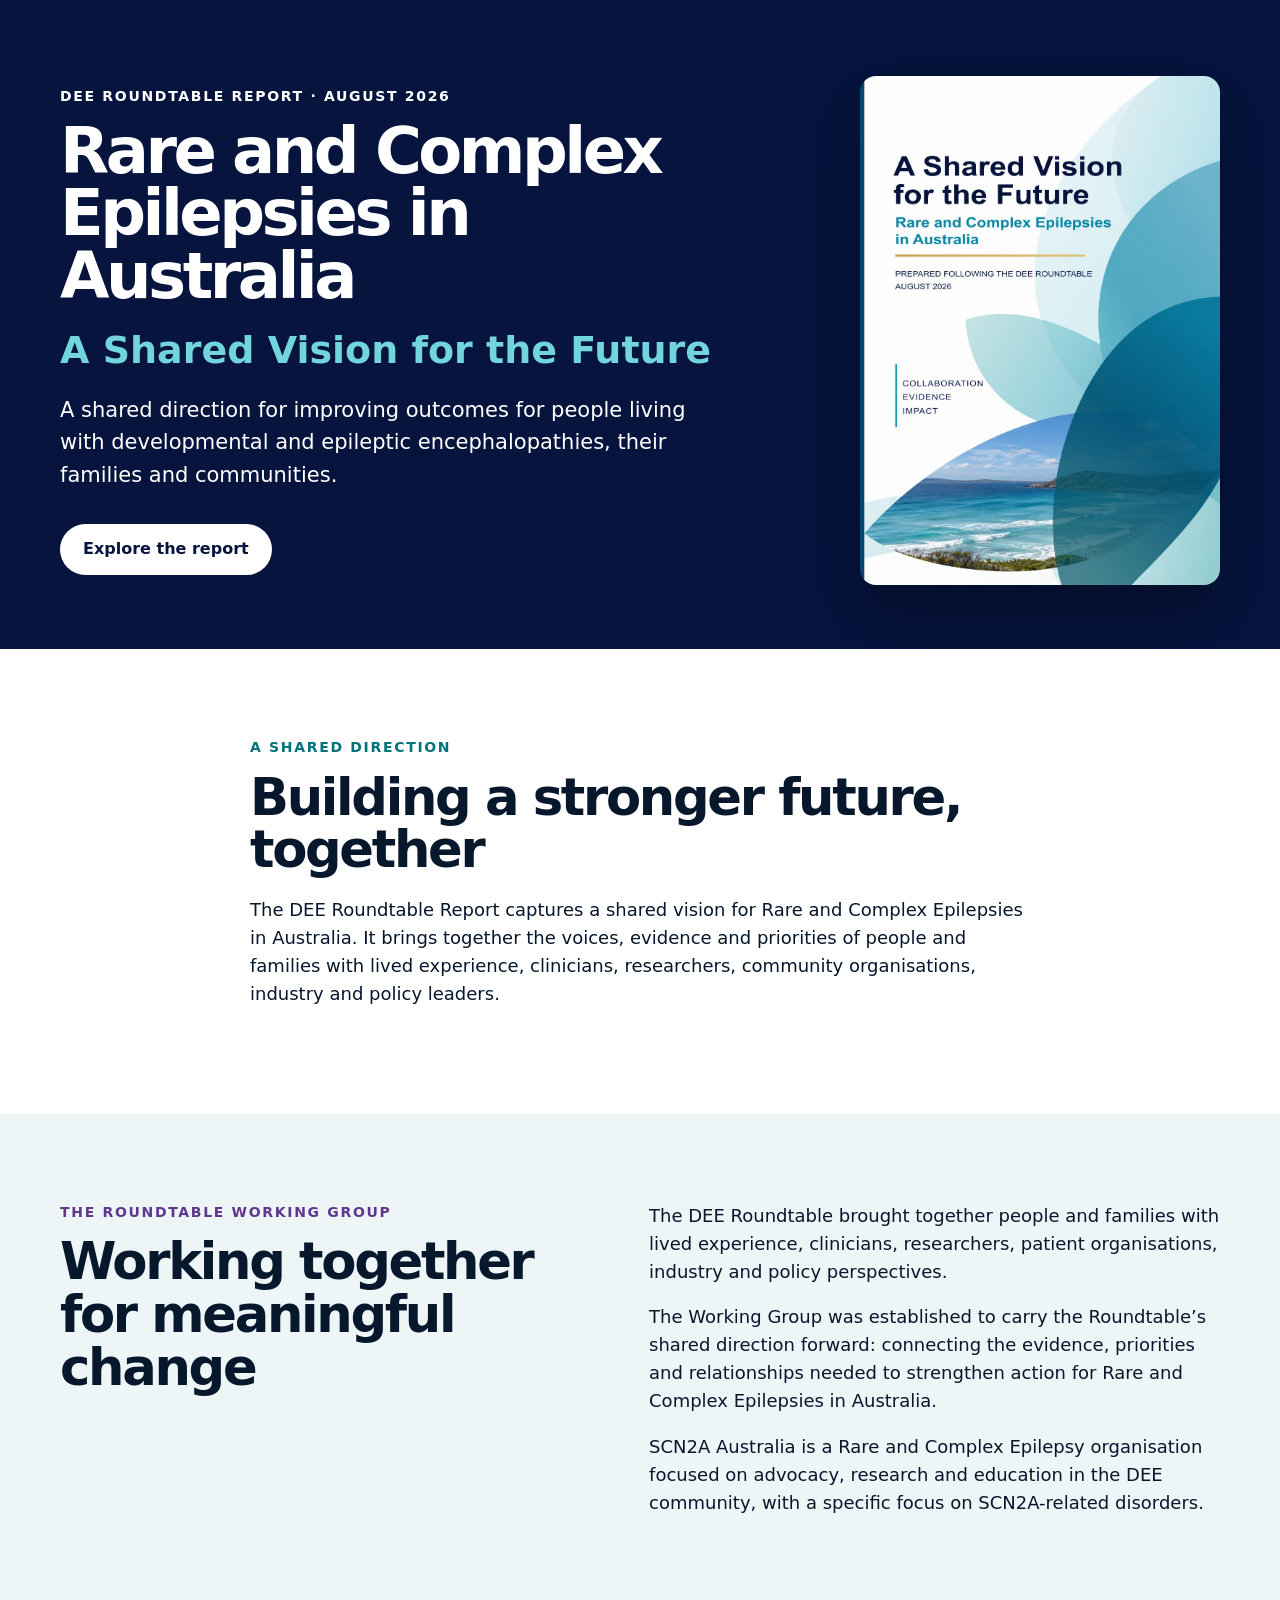
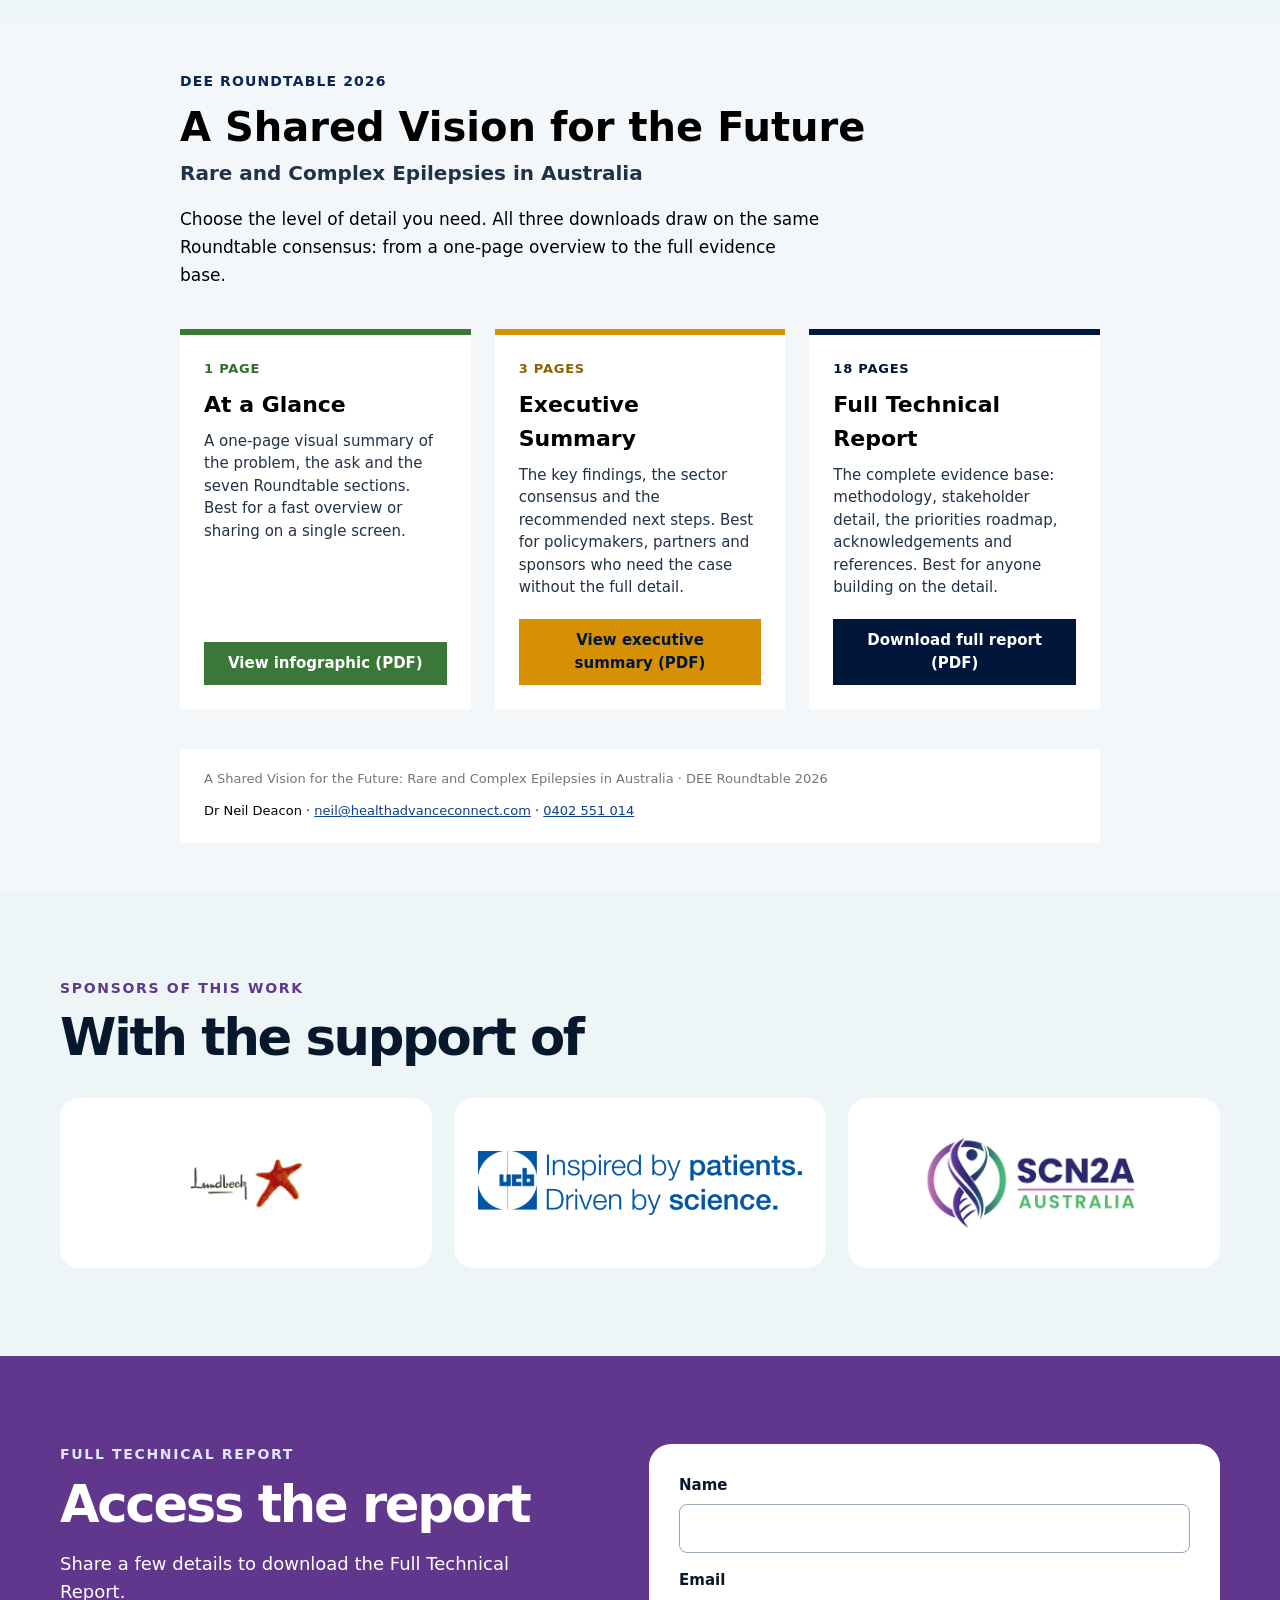
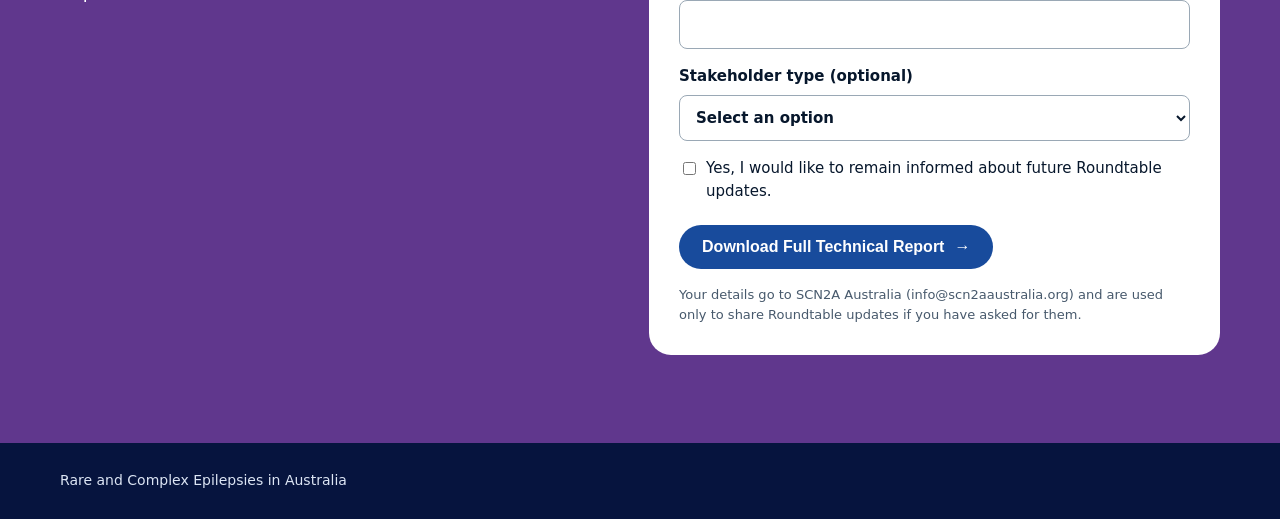
==== index.html @ 2b57148e "Link the three uploaded PDFs from the downloads cards The infographic, executive summary and final d" ====
<!doctype html>
<html lang="en">
  <head>
    <meta charset="UTF-8" />
    <meta name="viewport" content="width=device-width, initial-scale=1.0" />
    <meta name="description" content="Rare and Complex Epilepsies in Australia — A Shared Vision for the Future." />
    <title>Rare and Complex Epilepsies in Australia</title>
    <link rel="stylesheet" href="styles.css" />
  </head>
  <body>
    <main>
      <section class="hero" aria-labelledby="page-title">
        <div class="container hero-grid">
          <div class="hero-copy">
            <p class="eyebrow">DEE Roundtable Report · August 2026</p>
            <h1 id="page-title">Rare and Complex<br />Epilepsies in Australia</h1>
            <p class="hero-title">A Shared Vision for the Future</p>
            <p class="intro">A shared direction for improving outcomes for people living with developmental and epileptic encephalopathies, their families and communities.</p>
            <a class="button button-light" href="#downloads">Explore the report</a>
          </div>
          <img class="report-cover" src="roundtable-report-cover.jpg" alt="Cover of the DEE Roundtable Report, A Shared Vision for the Future" />
        </div>
      </section>

      <section class="section">
        <div class="container narrow">
          <p class="eyebrow teal">A shared direction</p>
          <h2>Building a stronger future, together</h2>
          <p>The DEE Roundtable Report captures a shared vision for Rare and Complex Epilepsies in Australia. It brings together the voices, evidence and priorities of people and families with lived experience, clinicians, researchers, community organisations, industry and policy leaders.</p>
        </div>
      </section>

      <section class="section panel">
        <div class="container working-grid">
          <div>
            <p class="eyebrow purple">The Roundtable Working Group</p>
            <h2>Working together for meaningful change</h2>
          </div>
          <div class="body-copy">
            <p>The DEE Roundtable brought together people and families with lived experience, clinicians, researchers, patient organisations, industry and policy perspectives.</p>
            <p>The Working Group was established to carry the Roundtable’s shared direction forward: connecting the evidence, priorities and relationships needed to strengthen action for Rare and Complex Epilepsies in Australia.</p>
            <p>SCN2A Australia is a Rare and Complex Epilepsy organisation focused on advocacy, research and education in the DEE community, with a specific focus on SCN2A-related disorders.</p>
          </div>
        </div>
      </section>

      <section id="downloads" class="rce-dl" aria-labelledby="rce-dl-title">
        <div class="rce-dl__inner">
          <p class="rce-dl__eyebrow">DEE Roundtable 2026</p>
          <h2 id="rce-dl-title" class="rce-dl__title">A Shared Vision for the Future</h2>
          <p class="rce-dl__subtitle">Rare and Complex Epilepsies in Australia</p>
          <p class="rce-dl__intro">Choose the level of detail you need. All three downloads draw on the same Roundtable consensus: from a one-page overview to the full evidence base.</p>

          <div class="rce-dl__grid">
            <article class="rce-dl__card rce-dl--glance">
              <div class="rce-dl__bar"></div>
              <div class="rce-dl__body">
                <p class="rce-dl__pages">1 page</p>
                <h3 class="rce-dl__h">At a Glance</h3>
                <p class="rce-dl__p">A one-page visual summary of the problem, the ask and the seven Roundtable sections. Best for a fast overview or sharing on a single screen.</p>
                <a class="rce-dl__btn" href="rce-at-a-glance.pdf" target="_blank" rel="noopener">View infographic (PDF)</a>
              </div>
            </article>

            <article class="rce-dl__card rce-dl--exec">
              <div class="rce-dl__bar"></div>
              <div class="rce-dl__body">
                <p class="rce-dl__pages">3 pages</p>
                <h3 class="rce-dl__h">Executive Summary</h3>
                <p class="rce-dl__p">The key findings, the sector consensus and the recommended next steps. Best for policymakers, partners and sponsors who need the case without the full detail.</p>
                <a class="rce-dl__btn" href="rce-executive-summary.pdf" target="_blank" rel="noopener">View executive summary (PDF)</a>
              </div>
            </article>

            <article class="rce-dl__card rce-dl--full">
              <div class="rce-dl__bar"></div>
              <div class="rce-dl__body">
                <p class="rce-dl__pages">18 pages</p>
                <h3 class="rce-dl__h">Full Technical Report</h3>
                <p class="rce-dl__p">The complete evidence base: methodology, stakeholder detail, the priorities roadmap, acknowledgements and references. Best for anyone building on the detail.</p>
                <a class="rce-dl__btn" href="#request-report">Download full report (PDF)</a>
              </div>
            </article>
          </div>

          <div class="rce-dl__footer">
            <div class="rce-dl__credit">A Shared Vision for the Future: Rare and Complex Epilepsies in Australia · DEE Roundtable 2026</div>
            <div>Dr Neil Deacon · <a href="mailto:neil@healthadvanceconnect.com">neil@healthadvanceconnect.com</a> · <a href="tel:+61402551014">0402 551 014</a></div>
          </div>
        </div>
      </section>

      <section class="section sponsor-panel" aria-labelledby="sponsors-title">
        <div class="container">
          <p class="eyebrow purple">Sponsors of this work</p>
          <h2 id="sponsors-title">With the support of</h2>
          <div class="sponsors">
            <div class="logo-card"><img src="lundbeck-logo.jpg" alt="Lundbeck" /></div>
            <div class="logo-card"><img src="ucb-logo.png" alt="UCB — Inspired by patients. Driven by science." /></div>
            <div class="logo-card"><img src="scn2a-australia-logo.png" alt="SCN2A Australia" /></div>
          </div>
        </div>
      </section>

      <section id="request-report" class="section form-section" aria-labelledby="form-title">
        <div class="container form-grid">
          <div>
            <p class="eyebrow light">Full Technical Report</p>
            <h2 id="form-title">Access the report</h2>
            <p>Share a few details to download the Full Technical Report.</p>
          </div>
          <form id="report-form" class="report-form">
            <label class="hp" aria-hidden="true">Website<input name="website" tabindex="-1" autocomplete="off" /></label>
            <label>Name<input name="name" autocomplete="name" required /></label>
            <label>Email<input name="email" type="email" autocomplete="email" required /></label>
            <label>Stakeholder type (optional)
              <select name="stakeholder">
                <option value="">Select an option</option>
                <option>Person or family</option><option>Clinician</option><option>Researcher</option><option>Advocacy or community organisation</option><option>Industry</option><option>Government or policy</option><option>Other</option>
              </select>
            </label>
            <label class="checkbox"><input name="informed" type="checkbox" /> <span>Yes, I would like to remain informed about future Roundtable updates.</span></label>
            <button class="button button-dark" type="submit">Download Full Technical Report <span aria-hidden="true">→</span></button>
            <p class="form-note">Your details go to SCN2A Australia (info@scn2aaustralia.org) and are used only to share Roundtable updates if you have asked for them.</p>
          </form>
        </div>
      </section>
    </main>
    <footer><div class="container">Rare and Complex Epilepsies in Australia</div></footer>
    <script>
      var WEBHOOK_URL = 'https://flows.scn2aaustralia.org/webhook/rce-report-request';
      var REPORT_URL = 'rce-full-technical-report.pdf';
      document.getElementById('report-form').addEventListener('submit', function (event) {
        event.preventDefault();
        if (!this.reportValidity()) return;
        var data = new FormData(this);
        var button = this.querySelector('button[type=submit]');
        var download = function () { window.location.assign(REPORT_URL); };
        if (data.get('website')) { download(); return; }
        button.disabled = true;
        button.textContent = 'Preparing your download…';
        fetch(WEBHOOK_URL, {
          method: 'POST',
          mode: 'cors',
          keepalive: true,
          headers: { 'Content-Type': 'application/json' },
          body: JSON.stringify({
            name: data.get('name'),
            email: data.get('email'),
            stakeholder: data.get('stakeholder') || '',
            informed: data.get('informed') === 'on',
            source: window.location.href
          })
        }).catch(function () {}).then(download);
      });
    </script>
  </body>
</html>
---- styles.css ----
:root{--navy:#06143e;--blue:#184b9c;--teal:#03737b;--purple:#60378d;--green:#3b7838;--cyan:#e7fcff;--green-tint:#d8edd7;--panel:#edf5f7;--ink:#07172c;--white:#fff}*{box-sizing:border-box}html{scroll-behavior:smooth}body{margin:0;color:var(--ink);font-family:Aptos,Inter,"Segoe UI",system-ui,-apple-system,Arial,sans-serif;font-size:18px;line-height:1.55}.container{width:min(1160px,calc(100% - 48px));margin:auto}.narrow{width:min(780px,100%)}.hero{background:var(--navy);color:#fff;padding:76px 0 64px;overflow:hidden}.hero-grid{display:grid;grid-template-columns:1.2fr .8fr;align-items:center;gap:72px}.hero-copy h1{font-size:clamp(42px,5vw,72px);line-height:.98;letter-spacing:-.055em;margin:12px 0 22px}.hero-title{color:#72d5dd;font-size:clamp(25px,3vw,38px);font-weight:700;line-height:1.1;margin:0 0 22px}.intro{max-width:650px;font-size:21px}.report-cover{width:min(100%,360px);justify-self:end;border-radius:16px;box-shadow:0 26px 60px rgba(0,0,0,.35)}.eyebrow{font-size:14px;text-transform:uppercase;letter-spacing:.12em;font-weight:800;margin:0 0 12px}.teal{color:var(--teal)}.purple{color:var(--purple)}.light{color:#dfe5ff}.section{padding:88px 0}.section h2{font-size:clamp(34px,4vw,52px);line-height:1.03;letter-spacing:-.045em;margin:0 0 20px}.panel,.sponsor-panel{background:var(--panel)}.working-grid,.form-grid{display:grid;grid-template-columns:1fr 1.1fr;gap:70px}.body-copy p:first-child{margin-top:0}.sponsors{display:grid;grid-template-columns:repeat(3,1fr);gap:22px;margin-top:34px}.logo-card{height:170px;background:#fff;border-radius:20px;padding:24px;display:flex;align-items:center;justify-content:center}.logo-card img{max-height:112px;max-width:100%;object-fit:contain}.form-section{background:var(--purple);color:#fff}.form-grid{align-items:start}.form-section h2{color:#fff}.report-form{display:grid;gap:16px;background:#fff;border-radius:22px;color:var(--ink);padding:30px}.report-form label{font-size:15px;font-weight:800;display:grid;gap:7px}.form-grid>*,.report-form label{min-width:0}.report-form input:not([type=checkbox]),.report-form select{border:1px solid #9aa8b5;border-radius:8px;padding:12px;font:inherit;color:var(--ink);background:#fff;width:100%;min-width:0}.checkbox{grid-template-columns:20px 1fr;align-items:start;font-weight:500!important}.checkbox input{margin-top:5px}.button{display:inline-flex;width:max-content;align-items:center;gap:10px;border-radius:999px;padding:13px 23px;font-weight:800;text-decoration:none;border:0;font-size:16px;cursor:pointer}.button-light{background:#fff;color:var(--navy);margin-top:12px}.button-dark{background:var(--blue);color:#fff;margin-top:5px}.form-note{font-size:13px;color:#47596c;margin:0}footer{background:var(--navy);color:#dce5f4;padding:27px 0;font-size:14px}@media(max-width:800px){body{font-size:17px}.hero{padding:56px 0}.hero-grid,.working-grid,.form-grid{grid-template-columns:1fr;gap:36px}.report-cover{justify-self:start;max-width:280px}.section{padding:60px 0}.sponsors{grid-template-columns:1fr}.logo-card{height:145px}.container{width:min(100% - 32px,1160px)}}

/* Report downloads wayfinding block (RCE design system v2.0 front-matter pairings) */
.rce-dl{font-family:Aptos,Inter,"Segoe UI",system-ui,-apple-system,"Helvetica Neue",Arial,sans-serif;color:#000;background:#f4f7fa;padding:48px 24px}
.rce-dl__inner{max-width:920px;margin:0 auto}
.rce-dl__eyebrow{font-size:14px;font-weight:700;letter-spacing:.08em;text-transform:uppercase;color:#0a2652;margin:0 0 12px}
.rce-dl__title{font-size:clamp(28px,4vw,40px);font-weight:700;line-height:1.15;letter-spacing:0;margin:0 0 8px;color:#000}
.rce-dl__subtitle{font-size:20px;font-weight:700;color:#203247;margin:0 0 16px}
.rce-dl__intro{font-size:17px;line-height:1.65;max-width:640px;margin:0 0 40px}
.rce-dl__grid{display:flex;flex-wrap:wrap;gap:24px;margin:0 0 40px}
.rce-dl__card{flex:1 1 260px;background:#fff;display:flex;flex-direction:column}
.rce-dl__bar{height:6px}
.rce-dl__body{padding:24px;display:flex;flex-direction:column;flex:1}
.rce-dl__pages{font-size:13px;font-weight:700;text-transform:uppercase;letter-spacing:.06em;margin:0 0 8px}
.rce-dl__h{font-size:22px;font-weight:700;margin:0 0 8px;color:#000}
.rce-dl__p{font-size:15px;line-height:1.5;color:#203247;margin:0 0 20px;flex:1}
.rce-dl__btn{display:block;text-align:center;font-size:15px;font-weight:700;padding:10px 16px;text-decoration:none}
.rce-dl__btn:focus-visible{outline:3px solid #0b3f8f;outline-offset:2px}
.rce-dl__footer{background:#fff;padding:20px 24px;display:flex;flex-wrap:wrap;justify-content:space-between;gap:12px;align-items:baseline;font-size:13px}
.rce-dl__credit{color:#767676}
.rce-dl__footer a{color:#0b3f8f;text-decoration:underline}
.rce-dl__footer a:hover{color:#03737b}
.rce-dl--glance .rce-dl__bar{background:#3b7838}.rce-dl--glance .rce-dl__pages{color:#336b31}.rce-dl--glance .rce-dl__btn{background:#3b7838;color:#fff}
.rce-dl--exec .rce-dl__bar{background:#d59103}.rce-dl--exec .rce-dl__pages{color:#8f6100}.rce-dl--exec .rce-dl__btn{background:#d59103;color:#00163b}
.rce-dl--full .rce-dl__bar{background:#00163b}.rce-dl--full .rce-dl__pages{color:#00163b}.rce-dl--full .rce-dl__btn{background:#00163b;color:#fff}
.rce-dl__card .rce-dl__btn--soon{background:#fff;color:#767676;border:2px solid #c9d1db;cursor:default}
/* Honeypot field: hidden from people, visible to bots */
.hp{position:absolute;left:-9999px;width:1px;height:1px;overflow:hidden}
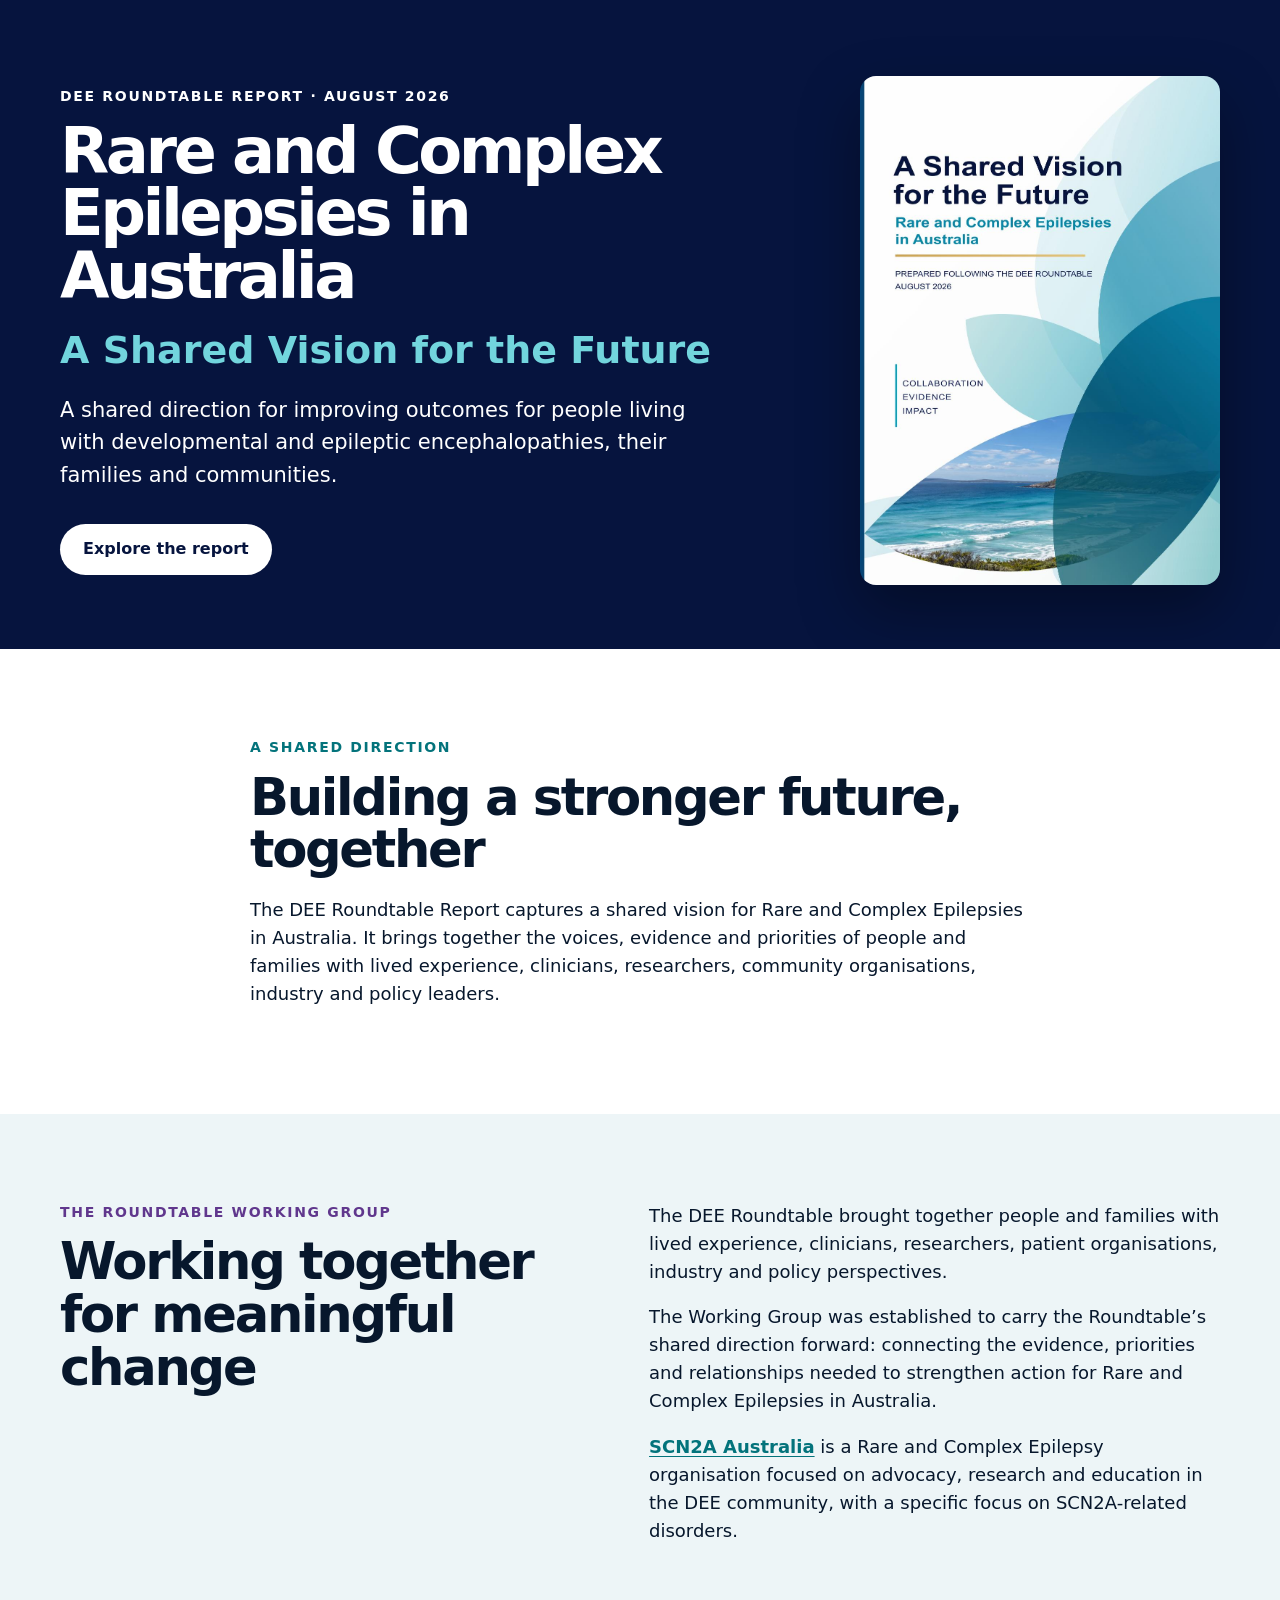
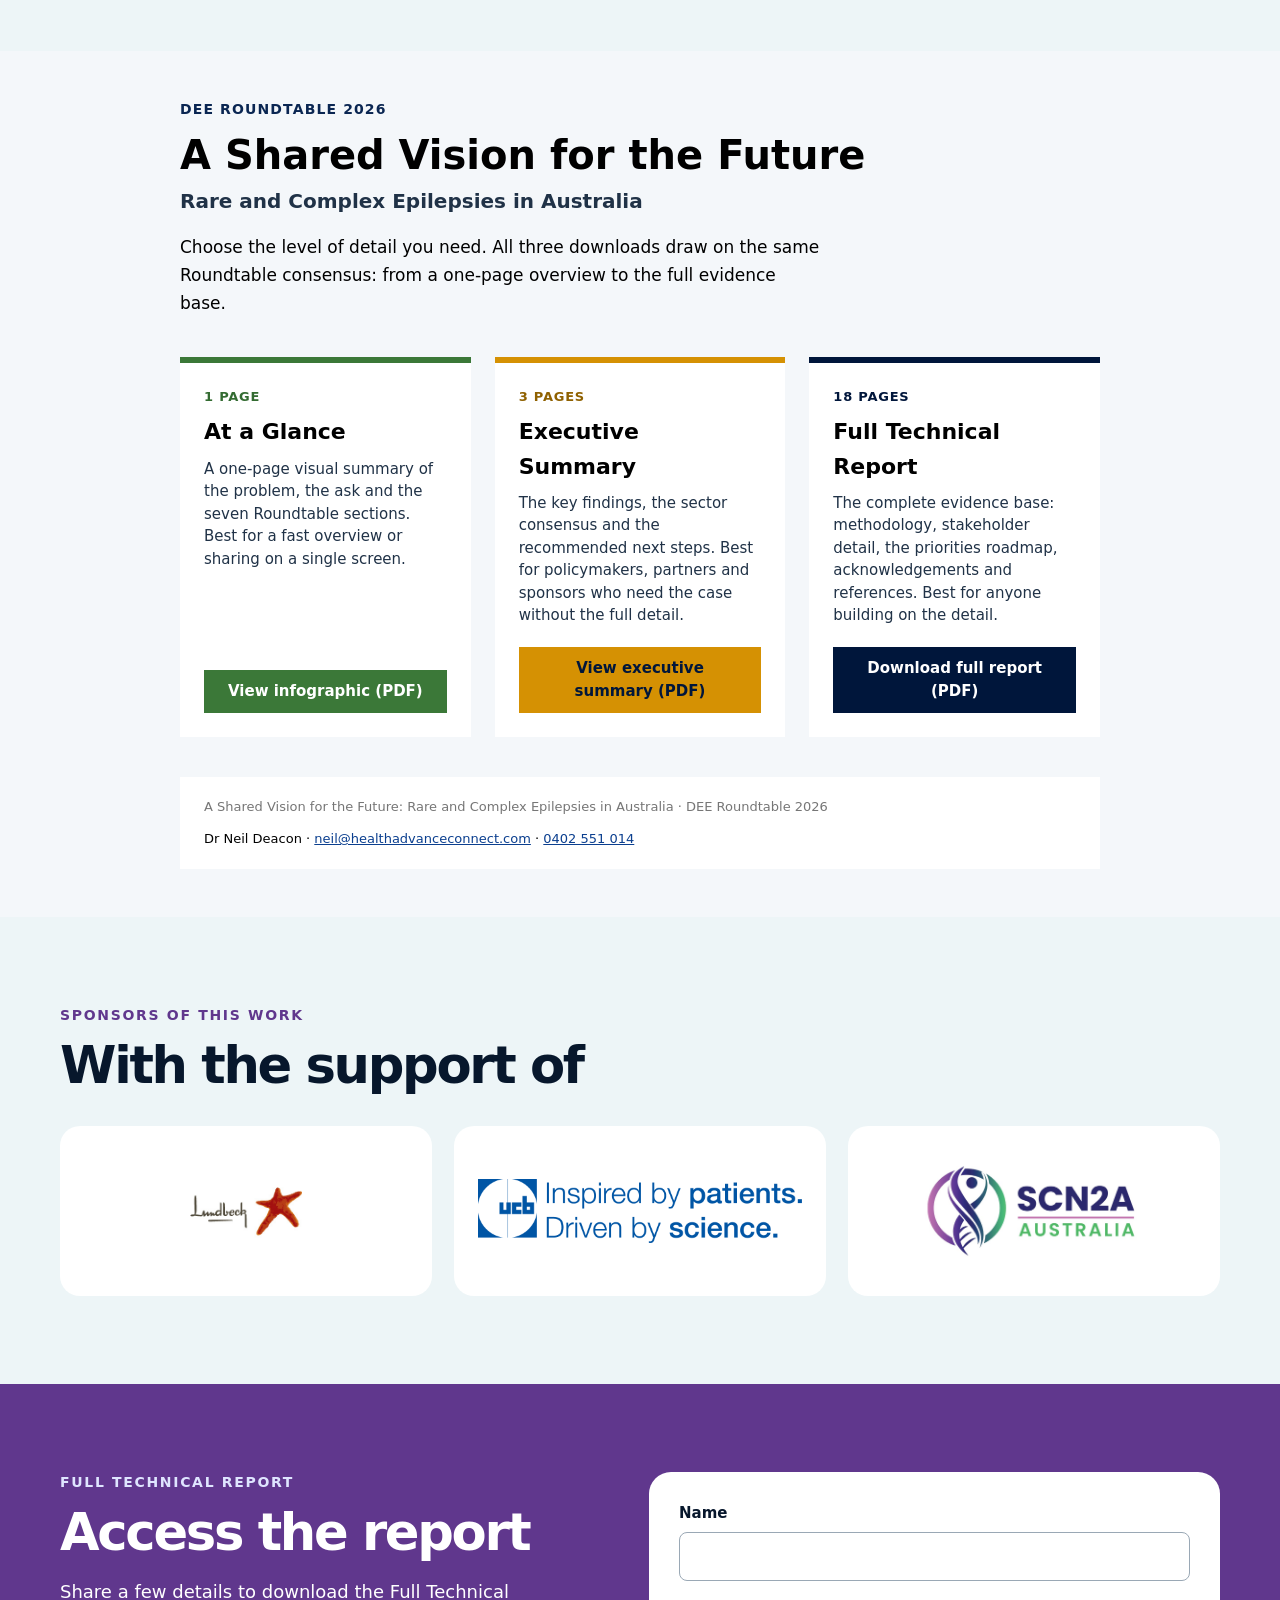
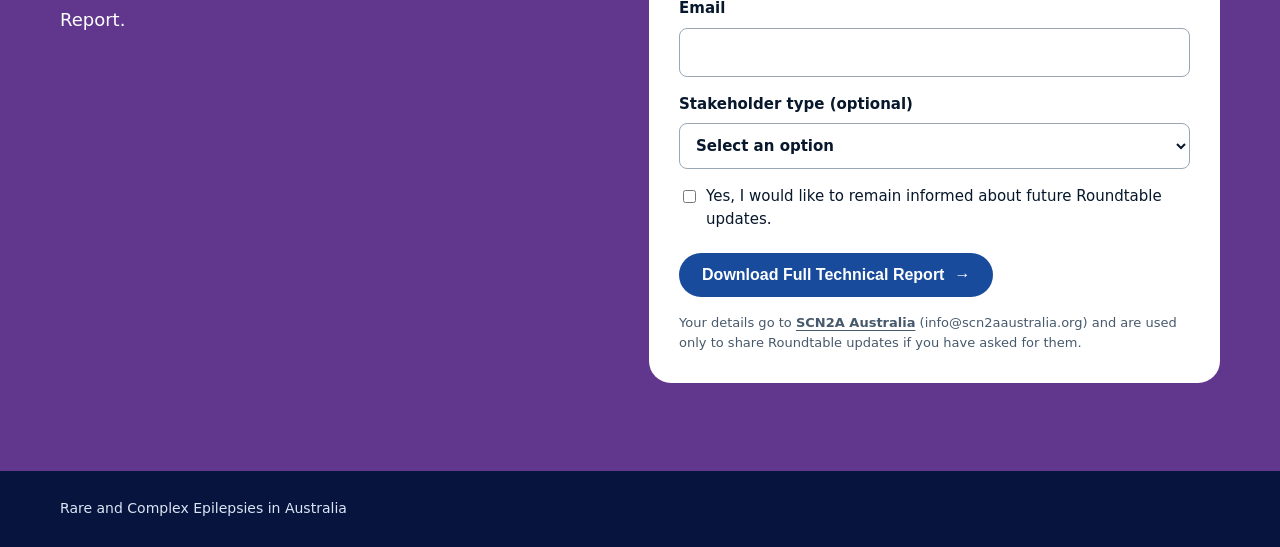
==== commit f204642d: "Link SCN2A Australia mentions to scn2aaustralia.org Both running-text mentions (the Working Group pa" ====
--- a/index.html
+++ b/index.html
@@ -39,7 +39,7 @@
           <div class="body-copy">
             <p>The DEE Roundtable brought together people and families with lived experience, clinicians, researchers, patient organisations, industry and policy perspectives.</p>
             <p>The Working Group was established to carry the Roundtable’s shared direction forward: connecting the evidence, priorities and relationships needed to strengthen action for Rare and Complex Epilepsies in Australia.</p>
-            <p>SCN2A Australia is a Rare and Complex Epilepsy organisation focused on advocacy, research and education in the DEE community, with a specific focus on SCN2A-related disorders.</p>
+            <p><a class="text-link" href="https://scn2aaustralia.org" target="_blank" rel="noopener">SCN2A Australia</a> is a Rare and Complex Epilepsy organisation focused on advocacy, research and education in the DEE community, with a specific focus on SCN2A-related disorders.</p>
           </div>
         </div>
       </section>
@@ -121,7 +121,7 @@
             </label>
             <label class="checkbox"><input name="informed" type="checkbox" /> <span>Yes, I would like to remain informed about future Roundtable updates.</span></label>
             <button class="button button-dark" type="submit">Download Full Technical Report <span aria-hidden="true">→</span></button>
-            <p class="form-note">Your details go to SCN2A Australia (info@scn2aaustralia.org) and are used only to share Roundtable updates if you have asked for them.</p>
+            <p class="form-note">Your details go to <a class="text-link" href="https://scn2aaustralia.org" target="_blank" rel="noopener">SCN2A Australia</a> (info@scn2aaustralia.org) and are used only to share Roundtable updates if you have asked for them.</p>
           </form>
         </div>
       </section>
--- a/styles.css
+++ b/styles.css
@@ -1,4 +1,4 @@
-:root{--navy:#06143e;--blue:#184b9c;--teal:#03737b;--purple:#60378d;--green:#3b7838;--cyan:#e7fcff;--green-tint:#d8edd7;--panel:#edf5f7;--ink:#07172c;--white:#fff}*{box-sizing:border-box}html{scroll-behavior:smooth}body{margin:0;color:var(--ink);font-family:Aptos,Inter,"Segoe UI",system-ui,-apple-system,Arial,sans-serif;font-size:18px;line-height:1.55}.container{width:min(1160px,calc(100% - 48px));margin:auto}.narrow{width:min(780px,100%)}.hero{background:var(--navy);color:#fff;padding:76px 0 64px;overflow:hidden}.hero-grid{display:grid;grid-template-columns:1.2fr .8fr;align-items:center;gap:72px}.hero-copy h1{font-size:clamp(42px,5vw,72px);line-height:.98;letter-spacing:-.055em;margin:12px 0 22px}.hero-title{color:#72d5dd;font-size:clamp(25px,3vw,38px);font-weight:700;line-height:1.1;margin:0 0 22px}.intro{max-width:650px;font-size:21px}.report-cover{width:min(100%,360px);justify-self:end;border-radius:16px;box-shadow:0 26px 60px rgba(0,0,0,.35)}.eyebrow{font-size:14px;text-transform:uppercase;letter-spacing:.12em;font-weight:800;margin:0 0 12px}.teal{color:var(--teal)}.purple{color:var(--purple)}.light{color:#dfe5ff}.section{padding:88px 0}.section h2{font-size:clamp(34px,4vw,52px);line-height:1.03;letter-spacing:-.045em;margin:0 0 20px}.panel,.sponsor-panel{background:var(--panel)}.working-grid,.form-grid{display:grid;grid-template-columns:1fr 1.1fr;gap:70px}.body-copy p:first-child{margin-top:0}.sponsors{display:grid;grid-template-columns:repeat(3,1fr);gap:22px;margin-top:34px}.logo-card{height:170px;background:#fff;border-radius:20px;padding:24px;display:flex;align-items:center;justify-content:center}.logo-card img{max-height:112px;max-width:100%;object-fit:contain}.form-section{background:var(--purple);color:#fff}.form-grid{align-items:start}.form-section h2{color:#fff}.report-form{display:grid;gap:16px;background:#fff;border-radius:22px;color:var(--ink);padding:30px}.report-form label{font-size:15px;font-weight:800;display:grid;gap:7px}.form-grid>*,.report-form label{min-width:0}.report-form input:not([type=checkbox]),.report-form select{border:1px solid #9aa8b5;border-radius:8px;padding:12px;font:inherit;color:var(--ink);background:#fff;width:100%;min-width:0}.checkbox{grid-template-columns:20px 1fr;align-items:start;font-weight:500!important}.checkbox input{margin-top:5px}.button{display:inline-flex;width:max-content;align-items:center;gap:10px;border-radius:999px;padding:13px 23px;font-weight:800;text-decoration:none;border:0;font-size:16px;cursor:pointer}.button-light{background:#fff;color:var(--navy);margin-top:12px}.button-dark{background:var(--blue);color:#fff;margin-top:5px}.form-note{font-size:13px;color:#47596c;margin:0}footer{background:var(--navy);color:#dce5f4;padding:27px 0;font-size:14px}@media(max-width:800px){body{font-size:17px}.hero{padding:56px 0}.hero-grid,.working-grid,.form-grid{grid-template-columns:1fr;gap:36px}.report-cover{justify-self:start;max-width:280px}.section{padding:60px 0}.sponsors{grid-template-columns:1fr}.logo-card{height:145px}.container{width:min(100% - 32px,1160px)}}
+:root{--navy:#06143e;--blue:#184b9c;--teal:#03737b;--purple:#60378d;--green:#3b7838;--cyan:#e7fcff;--green-tint:#d8edd7;--panel:#edf5f7;--ink:#07172c;--white:#fff}*{box-sizing:border-box}html{scroll-behavior:smooth}body{margin:0;color:var(--ink);font-family:Aptos,Inter,"Segoe UI",system-ui,-apple-system,Arial,sans-serif;font-size:18px;line-height:1.55}.container{width:min(1160px,calc(100% - 48px));margin:auto}.narrow{width:min(780px,100%)}.hero{background:var(--navy);color:#fff;padding:76px 0 64px;overflow:hidden}.hero-grid{display:grid;grid-template-columns:1.2fr .8fr;align-items:center;gap:72px}.hero-copy h1{font-size:clamp(42px,5vw,72px);line-height:.98;letter-spacing:-.055em;margin:12px 0 22px}.hero-title{color:#72d5dd;font-size:clamp(25px,3vw,38px);font-weight:700;line-height:1.1;margin:0 0 22px}.intro{max-width:650px;font-size:21px}.report-cover{width:min(100%,360px);justify-self:end;border-radius:16px;box-shadow:0 26px 60px rgba(0,0,0,.35)}.eyebrow{font-size:14px;text-transform:uppercase;letter-spacing:.12em;font-weight:800;margin:0 0 12px}.teal{color:var(--teal)}.purple{color:var(--purple)}.light{color:#dfe5ff}.section{padding:88px 0}.section h2{font-size:clamp(34px,4vw,52px);line-height:1.03;letter-spacing:-.045em;margin:0 0 20px}.panel,.sponsor-panel{background:var(--panel)}.working-grid,.form-grid{display:grid;grid-template-columns:1fr 1.1fr;gap:70px}.body-copy p:first-child{margin-top:0}.sponsors{display:grid;grid-template-columns:repeat(3,1fr);gap:22px;margin-top:34px}.logo-card{height:170px;background:#fff;border-radius:20px;padding:24px;display:flex;align-items:center;justify-content:center}.logo-card img{max-height:112px;max-width:100%;object-fit:contain}.form-section{background:var(--purple);color:#fff}.form-grid{align-items:start}.form-section h2{color:#fff}.report-form{display:grid;gap:16px;background:#fff;border-radius:22px;color:var(--ink);padding:30px}.report-form label{font-size:15px;font-weight:800;display:grid;gap:7px}.form-grid>*,.report-form label{min-width:0}.report-form input:not([type=checkbox]),.report-form select{border:1px solid #9aa8b5;border-radius:8px;padding:12px;font:inherit;color:var(--ink);background:#fff;width:100%;min-width:0}.checkbox{grid-template-columns:20px 1fr;align-items:start;font-weight:500!important}.checkbox input{margin-top:5px}.button{display:inline-flex;width:max-content;align-items:center;gap:10px;border-radius:999px;padding:13px 23px;font-weight:800;text-decoration:none;border:0;font-size:16px;cursor:pointer}.button-light{background:#fff;color:var(--navy);margin-top:12px}.button-dark{background:var(--blue);color:#fff;margin-top:5px}.form-note{font-size:13px;color:#47596c;margin:0}.text-link{color:var(--teal);font-weight:700;text-decoration:underline;text-underline-offset:3px}.text-link:hover{color:var(--blue)}.form-note .text-link{color:inherit;font-weight:600}footer{background:var(--navy);color:#dce5f4;padding:27px 0;font-size:14px}@media(max-width:800px){body{font-size:17px}.hero{padding:56px 0}.hero-grid,.working-grid,.form-grid{grid-template-columns:1fr;gap:36px}.report-cover{justify-self:start;max-width:280px}.section{padding:60px 0}.sponsors{grid-template-columns:1fr}.logo-card{height:145px}.container{width:min(100% - 32px,1160px)}}
 
 /* Report downloads wayfinding block (RCE design system v2.0 front-matter pairings) */
 .rce-dl{font-family:Aptos,Inter,"Segoe UI",system-ui,-apple-system,"Helvetica Neue",Arial,sans-serif;color:#000;background:#f4f7fa;padding:48px 24px}
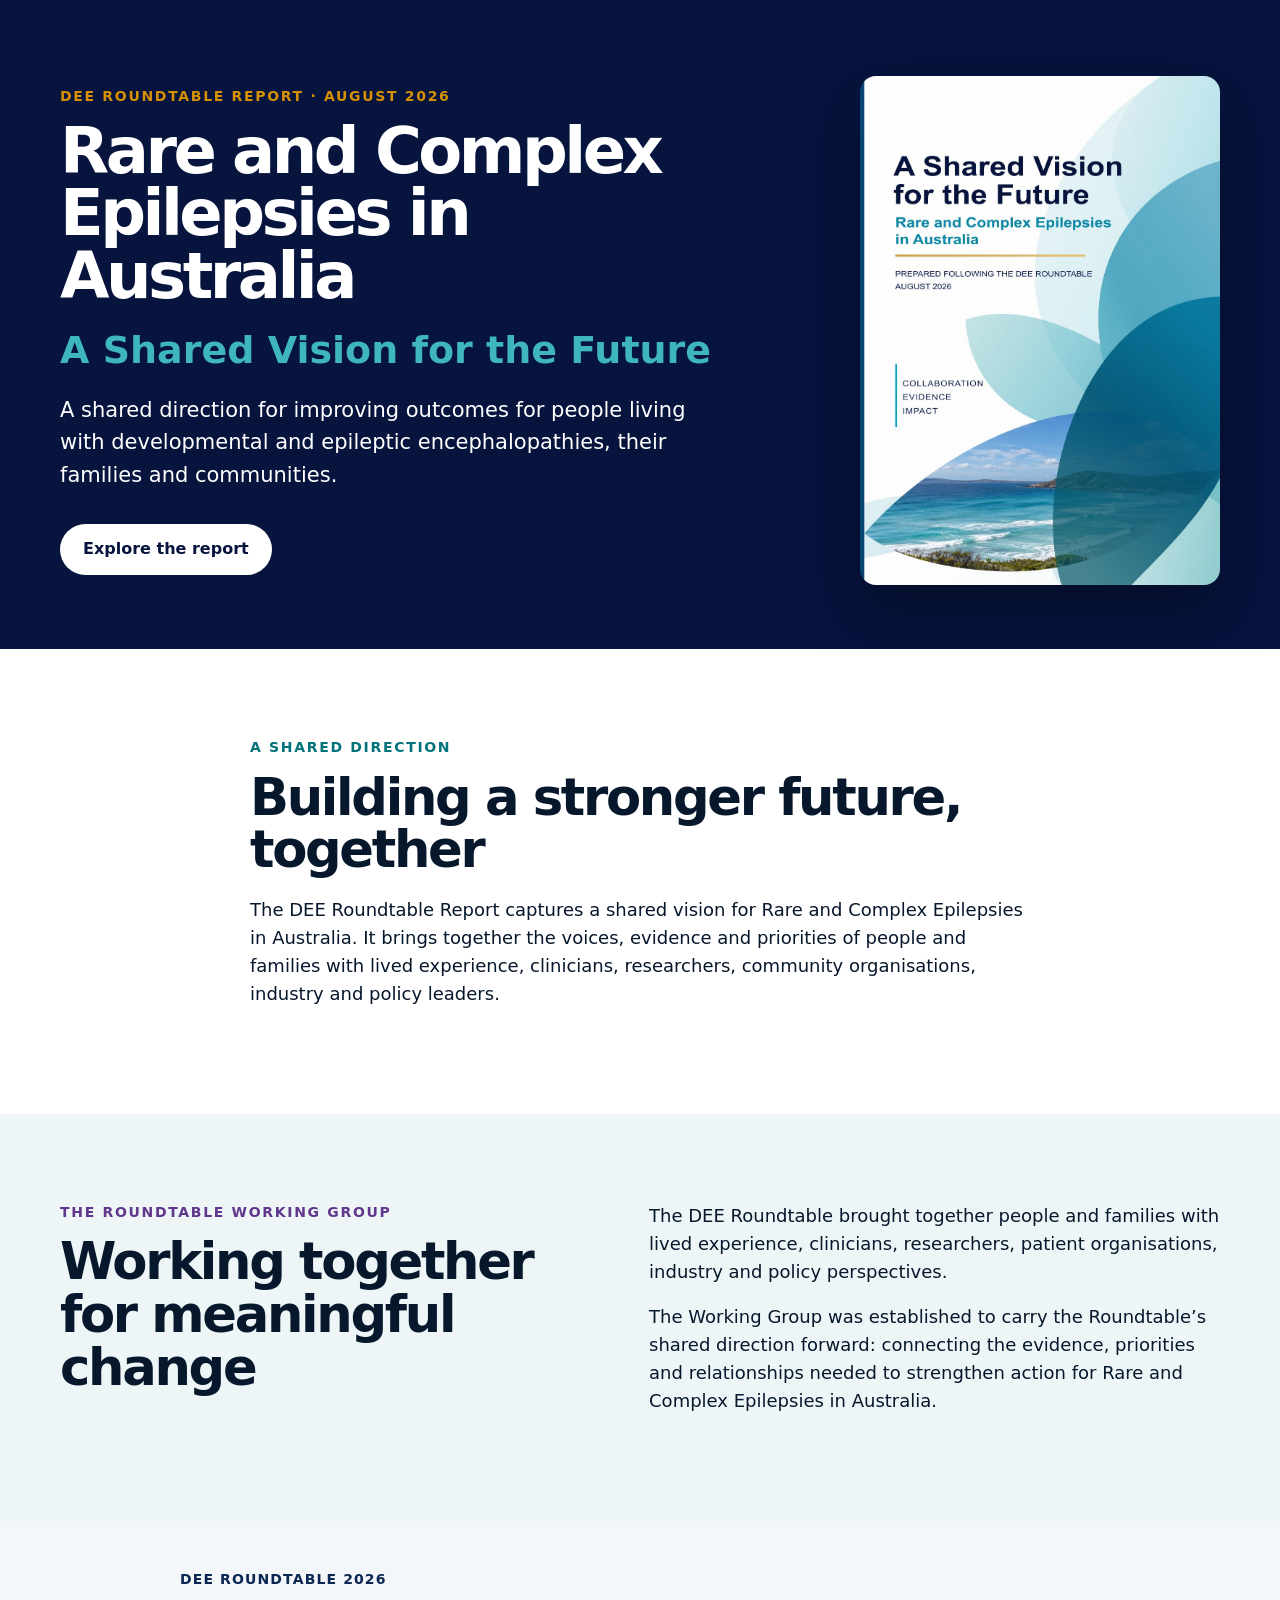
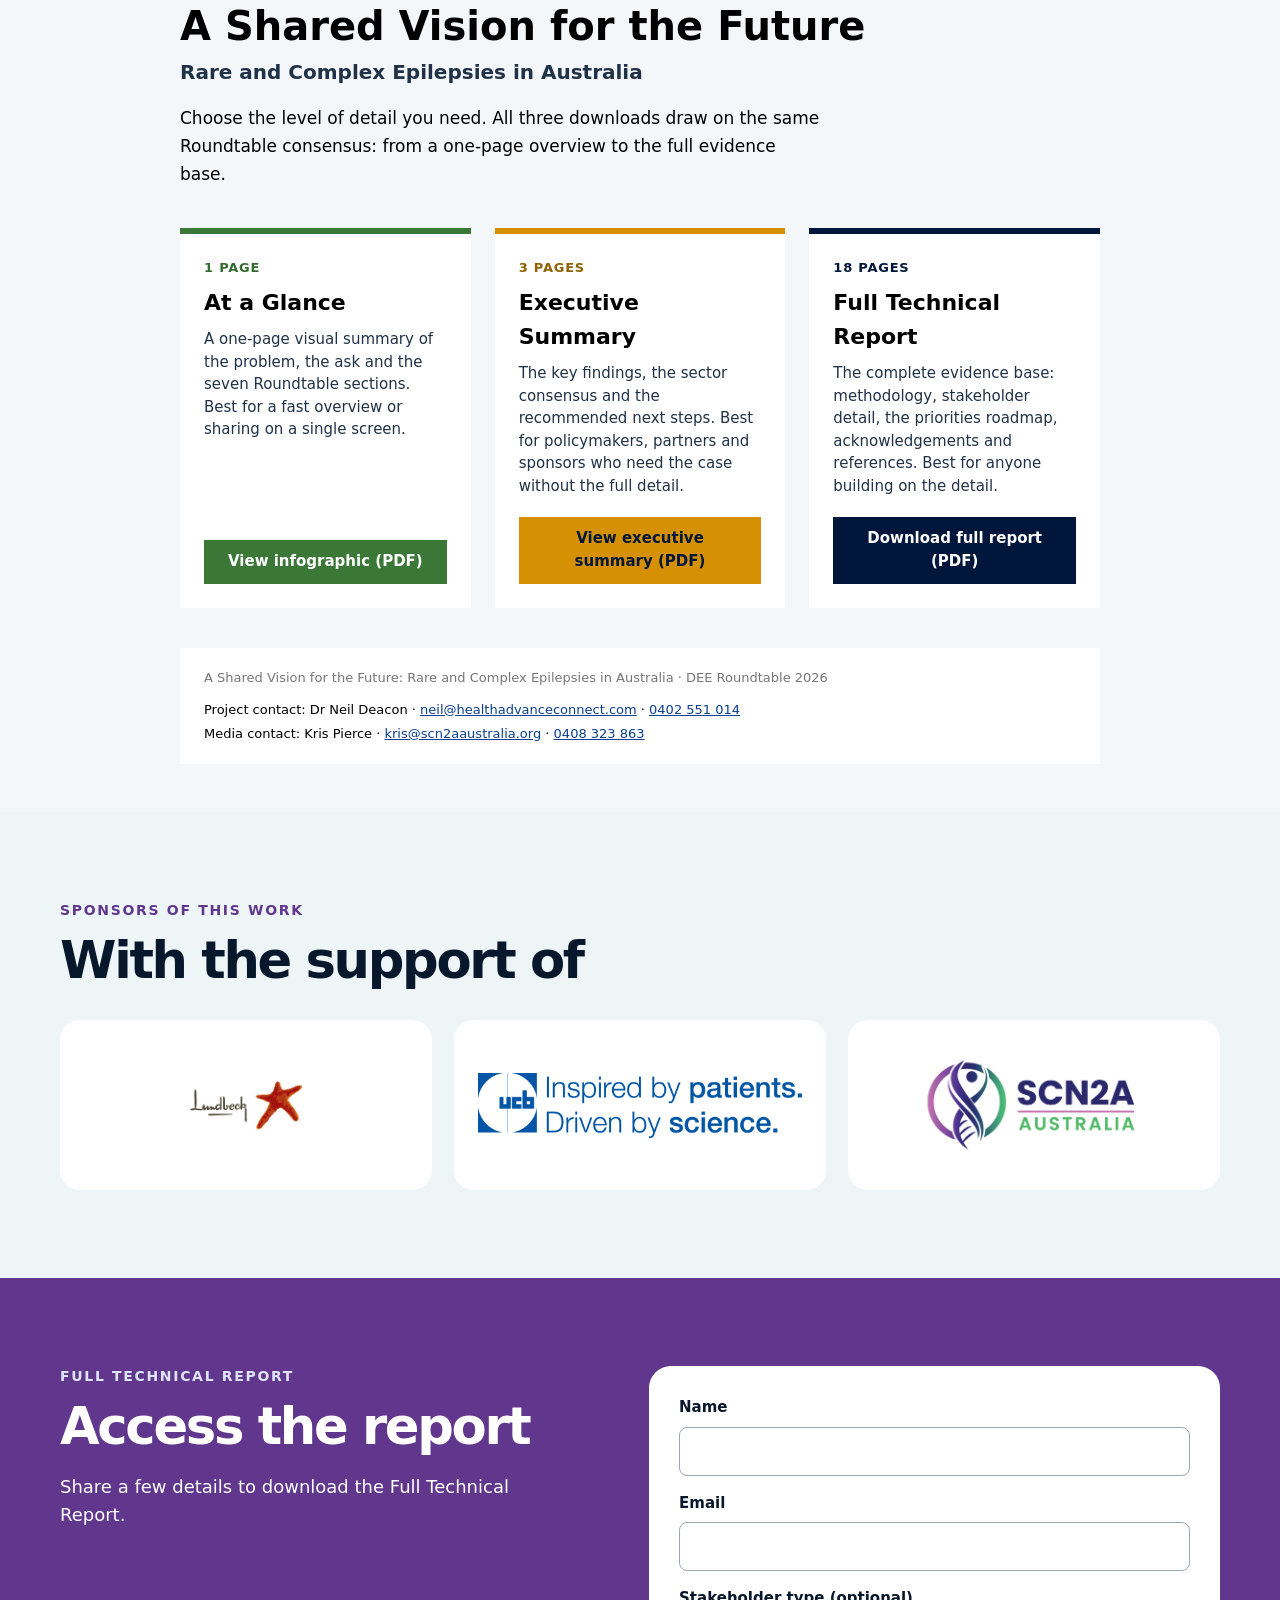
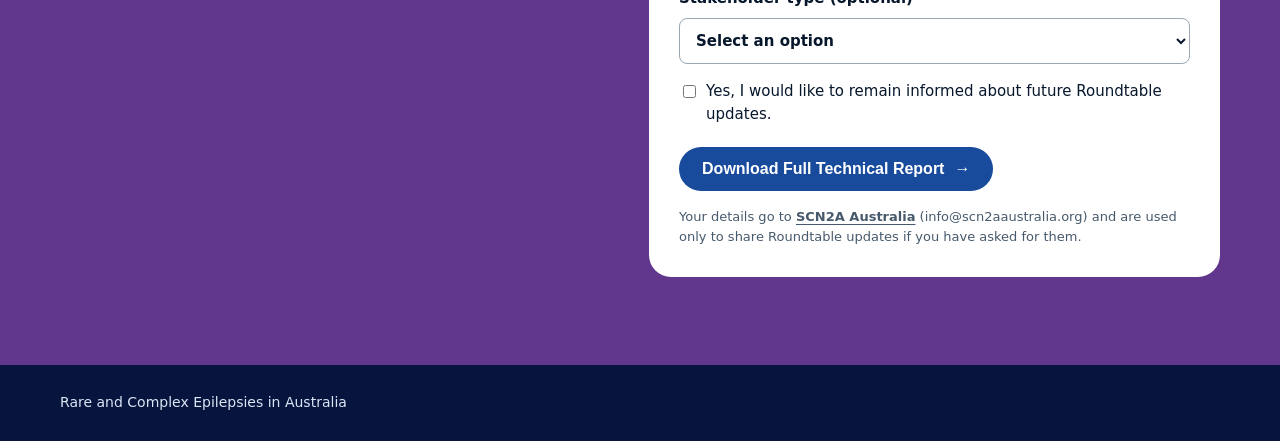
==== commit d0b78147: "Remove SCN2A paragraph and add media contact to report footer Co-Authored-By: Claude Fable 5.1 <nore" ====
--- a/index.html
+++ b/index.html
@@ -39,7 +39,6 @@
           <div class="body-copy">
             <p>The DEE Roundtable brought together people and families with lived experience, clinicians, researchers, patient organisations, industry and policy perspectives.</p>
             <p>The Working Group was established to carry the Roundtable’s shared direction forward: connecting the evidence, priorities and relationships needed to strengthen action for Rare and Complex Epilepsies in Australia.</p>
-            <p><a class="text-link" href="https://scn2aaustralia.org" target="_blank" rel="noopener">SCN2A Australia</a> is a Rare and Complex Epilepsy organisation focused on advocacy, research and education in the DEE community, with a specific focus on SCN2A-related disorders.</p>
           </div>
         </div>
       </section>
@@ -85,7 +84,10 @@
 
           <div class="rce-dl__footer">
             <div class="rce-dl__credit">A Shared Vision for the Future: Rare and Complex Epilepsies in Australia · DEE Roundtable 2026</div>
-            <div>Dr Neil Deacon · <a href="mailto:neil@healthadvanceconnect.com">neil@healthadvanceconnect.com</a> · <a href="tel:+61402551014">0402 551 014</a></div>
+            <div class="rce-dl__contacts">
+              <div>Project contact: Dr Neil Deacon · <a href="mailto:neil@healthadvanceconnect.com">neil@healthadvanceconnect.com</a> · <a href="tel:+61402551014">0402 551 014</a></div>
+              <div>Media contact: Kris Pierce · <a href="mailto:kris@scn2aaustralia.org">kris@scn2aaustralia.org</a> · <a href="tel:+61408323863">0408 323 863</a></div>
+            </div>
           </div>
         </div>
       </section>
--- a/styles.css
+++ b/styles.css
@@ -1,4 +1,4 @@
-:root{--navy:#06143e;--blue:#184b9c;--teal:#03737b;--purple:#60378d;--green:#3b7838;--cyan:#e7fcff;--green-tint:#d8edd7;--panel:#edf5f7;--ink:#07172c;--white:#fff}*{box-sizing:border-box}html{scroll-behavior:smooth}body{margin:0;color:var(--ink);font-family:Aptos,Inter,"Segoe UI",system-ui,-apple-system,Arial,sans-serif;font-size:18px;line-height:1.55}.container{width:min(1160px,calc(100% - 48px));margin:auto}.narrow{width:min(780px,100%)}.hero{background:var(--navy);color:#fff;padding:76px 0 64px;overflow:hidden}.hero-grid{display:grid;grid-template-columns:1.2fr .8fr;align-items:center;gap:72px}.hero-copy h1{font-size:clamp(42px,5vw,72px);line-height:.98;letter-spacing:-.055em;margin:12px 0 22px}.hero-title{color:#72d5dd;font-size:clamp(25px,3vw,38px);font-weight:700;line-height:1.1;margin:0 0 22px}.intro{max-width:650px;font-size:21px}.report-cover{width:min(100%,360px);justify-self:end;border-radius:16px;box-shadow:0 26px 60px rgba(0,0,0,.35)}.eyebrow{font-size:14px;text-transform:uppercase;letter-spacing:.12em;font-weight:800;margin:0 0 12px}.teal{color:var(--teal)}.purple{color:var(--purple)}.light{color:#dfe5ff}.section{padding:88px 0}.section h2{font-size:clamp(34px,4vw,52px);line-height:1.03;letter-spacing:-.045em;margin:0 0 20px}.panel,.sponsor-panel{background:var(--panel)}.working-grid,.form-grid{display:grid;grid-template-columns:1fr 1.1fr;gap:70px}.body-copy p:first-child{margin-top:0}.sponsors{display:grid;grid-template-columns:repeat(3,1fr);gap:22px;margin-top:34px}.logo-card{height:170px;background:#fff;border-radius:20px;padding:24px;display:flex;align-items:center;justify-content:center}.logo-card img{max-height:112px;max-width:100%;object-fit:contain}.form-section{background:var(--purple);color:#fff}.form-grid{align-items:start}.form-section h2{color:#fff}.report-form{display:grid;gap:16px;background:#fff;border-radius:22px;color:var(--ink);padding:30px}.report-form label{font-size:15px;font-weight:800;display:grid;gap:7px}.form-grid>*,.report-form label{min-width:0}.report-form input:not([type=checkbox]),.report-form select{border:1px solid #9aa8b5;border-radius:8px;padding:12px;font:inherit;color:var(--ink);background:#fff;width:100%;min-width:0}.checkbox{grid-template-columns:20px 1fr;align-items:start;font-weight:500!important}.checkbox input{margin-top:5px}.button{display:inline-flex;width:max-content;align-items:center;gap:10px;border-radius:999px;padding:13px 23px;font-weight:800;text-decoration:none;border:0;font-size:16px;cursor:pointer}.button-light{background:#fff;color:var(--navy);margin-top:12px}.button-dark{background:var(--blue);color:#fff;margin-top:5px}.form-note{font-size:13px;color:#47596c;margin:0}.text-link{color:var(--teal);font-weight:700;text-decoration:underline;text-underline-offset:3px}.text-link:hover{color:var(--blue)}.form-note .text-link{color:inherit;font-weight:600}footer{background:var(--navy);color:#dce5f4;padding:27px 0;font-size:14px}@media(max-width:800px){body{font-size:17px}.hero{padding:56px 0}.hero-grid,.working-grid,.form-grid{grid-template-columns:1fr;gap:36px}.report-cover{justify-self:start;max-width:280px}.section{padding:60px 0}.sponsors{grid-template-columns:1fr}.logo-card{height:145px}.container{width:min(100% - 32px,1160px)}}
+:root{--navy:#06143e;--gold:#d59103;--blue:#184b9c;--teal:#03737b;--purple:#60378d;--green:#3b7838;--cyan:#e7fcff;--green-tint:#d8edd7;--panel:#edf5f7;--ink:#07172c;--white:#fff}*{box-sizing:border-box}html{scroll-behavior:smooth}body{margin:0;color:var(--ink);font-family:Aptos,Inter,"Segoe UI",system-ui,-apple-system,Arial,sans-serif;font-size:18px;line-height:1.55}.container{width:min(1160px,calc(100% - 48px));margin:auto}.narrow{width:min(780px,100%)}.hero{background:var(--navy);color:#fff;padding:76px 0 64px;overflow:hidden}.hero-grid{display:grid;grid-template-columns:1.2fr .8fr;align-items:center;gap:72px}.hero-copy h1{font-size:clamp(42px,5vw,72px);line-height:.98;letter-spacing:-.055em;margin:12px 0 22px}.hero-title{color:#3fb5bd;font-size:clamp(25px,3vw,38px);font-weight:700;line-height:1.1;margin:0 0 22px}.intro{max-width:650px;font-size:21px}.report-cover{width:min(100%,360px);justify-self:end;border-radius:16px;box-shadow:0 26px 60px rgba(0,0,0,.35)}.eyebrow{font-size:14px;text-transform:uppercase;letter-spacing:.12em;font-weight:800;margin:0 0 12px}.hero .eyebrow{color:var(--gold)}.teal{color:var(--teal)}.purple{color:var(--purple)}.light{color:#dfe5ff}.section{padding:88px 0}.section h2{font-size:clamp(34px,4vw,52px);line-height:1.03;letter-spacing:-.045em;margin:0 0 20px}.panel,.sponsor-panel{background:var(--panel)}.working-grid,.form-grid{display:grid;grid-template-columns:1fr 1.1fr;gap:70px}.body-copy p:first-child{margin-top:0}.sponsors{display:grid;grid-template-columns:repeat(3,1fr);gap:22px;margin-top:34px}.logo-card{height:170px;background:#fff;border-radius:20px;padding:24px;display:flex;align-items:center;justify-content:center}.logo-card img{max-height:112px;max-width:100%;object-fit:contain}.form-section{background:var(--purple);color:#fff}.form-grid{align-items:start}.form-section h2{color:#fff}.report-form{display:grid;gap:16px;background:#fff;border-radius:22px;color:var(--ink);padding:30px}.report-form label{font-size:15px;font-weight:800;display:grid;gap:7px}.form-grid>*,.report-form label{min-width:0}.report-form input:not([type=checkbox]),.report-form select{border:1px solid #9aa8b5;border-radius:8px;padding:12px;font:inherit;color:var(--ink);background:#fff;width:100%;min-width:0}.checkbox{grid-template-columns:20px 1fr;align-items:start;font-weight:500!important}.checkbox input{margin-top:5px}.button{display:inline-flex;width:max-content;align-items:center;gap:10px;border-radius:999px;padding:13px 23px;font-weight:800;text-decoration:none;border:0;font-size:16px;cursor:pointer}.button-light{background:#fff;color:var(--navy);margin-top:12px}.button-dark{background:var(--blue);color:#fff;margin-top:5px}.form-note{font-size:13px;color:#47596c;margin:0}.text-link{color:var(--teal);font-weight:700;text-decoration:underline;text-underline-offset:3px}.text-link:hover{color:var(--blue)}.form-note .text-link{color:inherit;font-weight:600}footer{background:var(--navy);color:#dce5f4;padding:27px 0;font-size:14px}@media(max-width:800px){body{font-size:17px}.hero{padding:56px 0}.hero-grid,.working-grid,.form-grid{grid-template-columns:1fr;gap:36px}.report-cover{justify-self:start;max-width:280px}.section{padding:60px 0}.sponsors{grid-template-columns:1fr}.logo-card{height:145px}.container{width:min(100% - 32px,1160px)}}
 
 /* Report downloads wayfinding block (RCE design system v2.0 front-matter pairings) */
 .rce-dl{font-family:Aptos,Inter,"Segoe UI",system-ui,-apple-system,"Helvetica Neue",Arial,sans-serif;color:#000;background:#f4f7fa;padding:48px 24px}
@@ -18,6 +18,7 @@
 .rce-dl__btn:focus-visible{outline:3px solid #0b3f8f;outline-offset:2px}
 .rce-dl__footer{background:#fff;padding:20px 24px;display:flex;flex-wrap:wrap;justify-content:space-between;gap:12px;align-items:baseline;font-size:13px}
 .rce-dl__credit{color:#767676}
+.rce-dl__contacts{display:flex;flex-direction:column;gap:4px}
 .rce-dl__footer a{color:#0b3f8f;text-decoration:underline}
 .rce-dl__footer a:hover{color:#03737b}
 .rce-dl--glance .rce-dl__bar{background:#3b7838}.rce-dl--glance .rce-dl__pages{color:#336b31}.rce-dl--glance .rce-dl__btn{background:#3b7838;color:#fff}
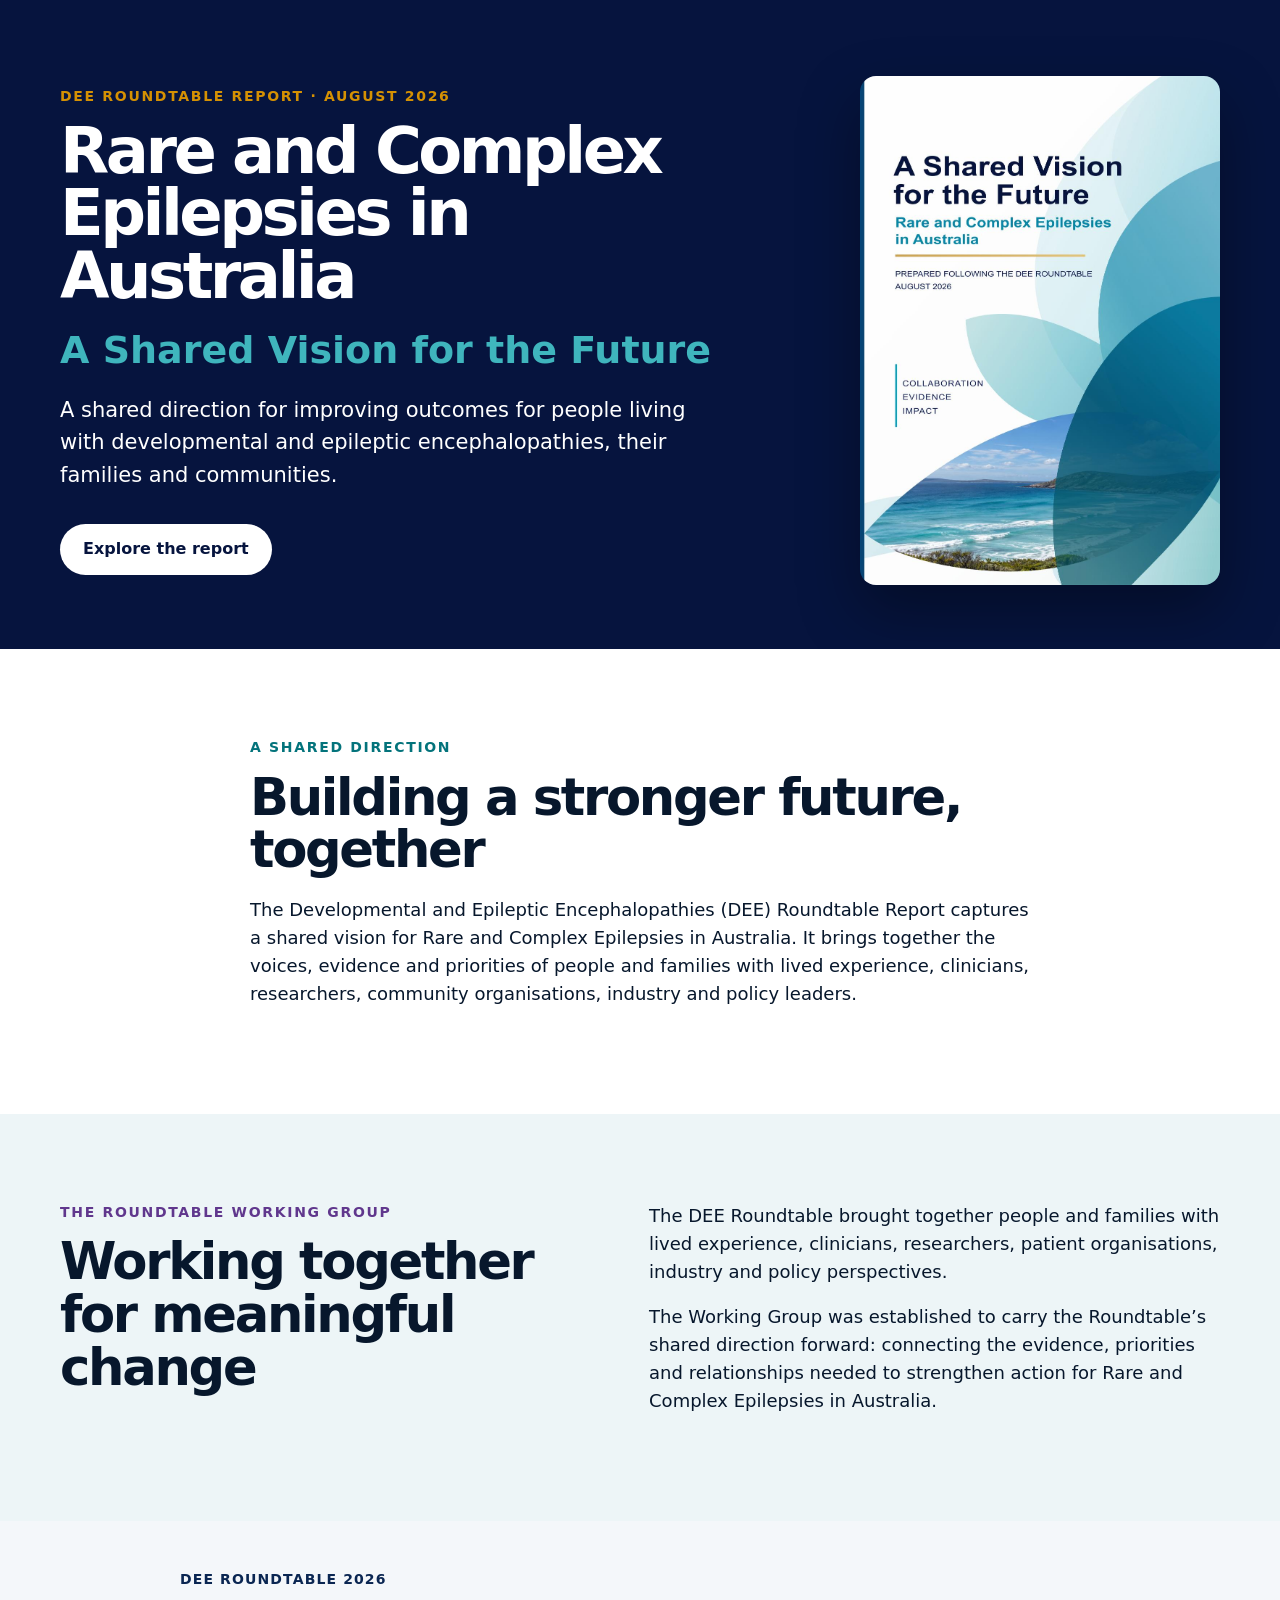
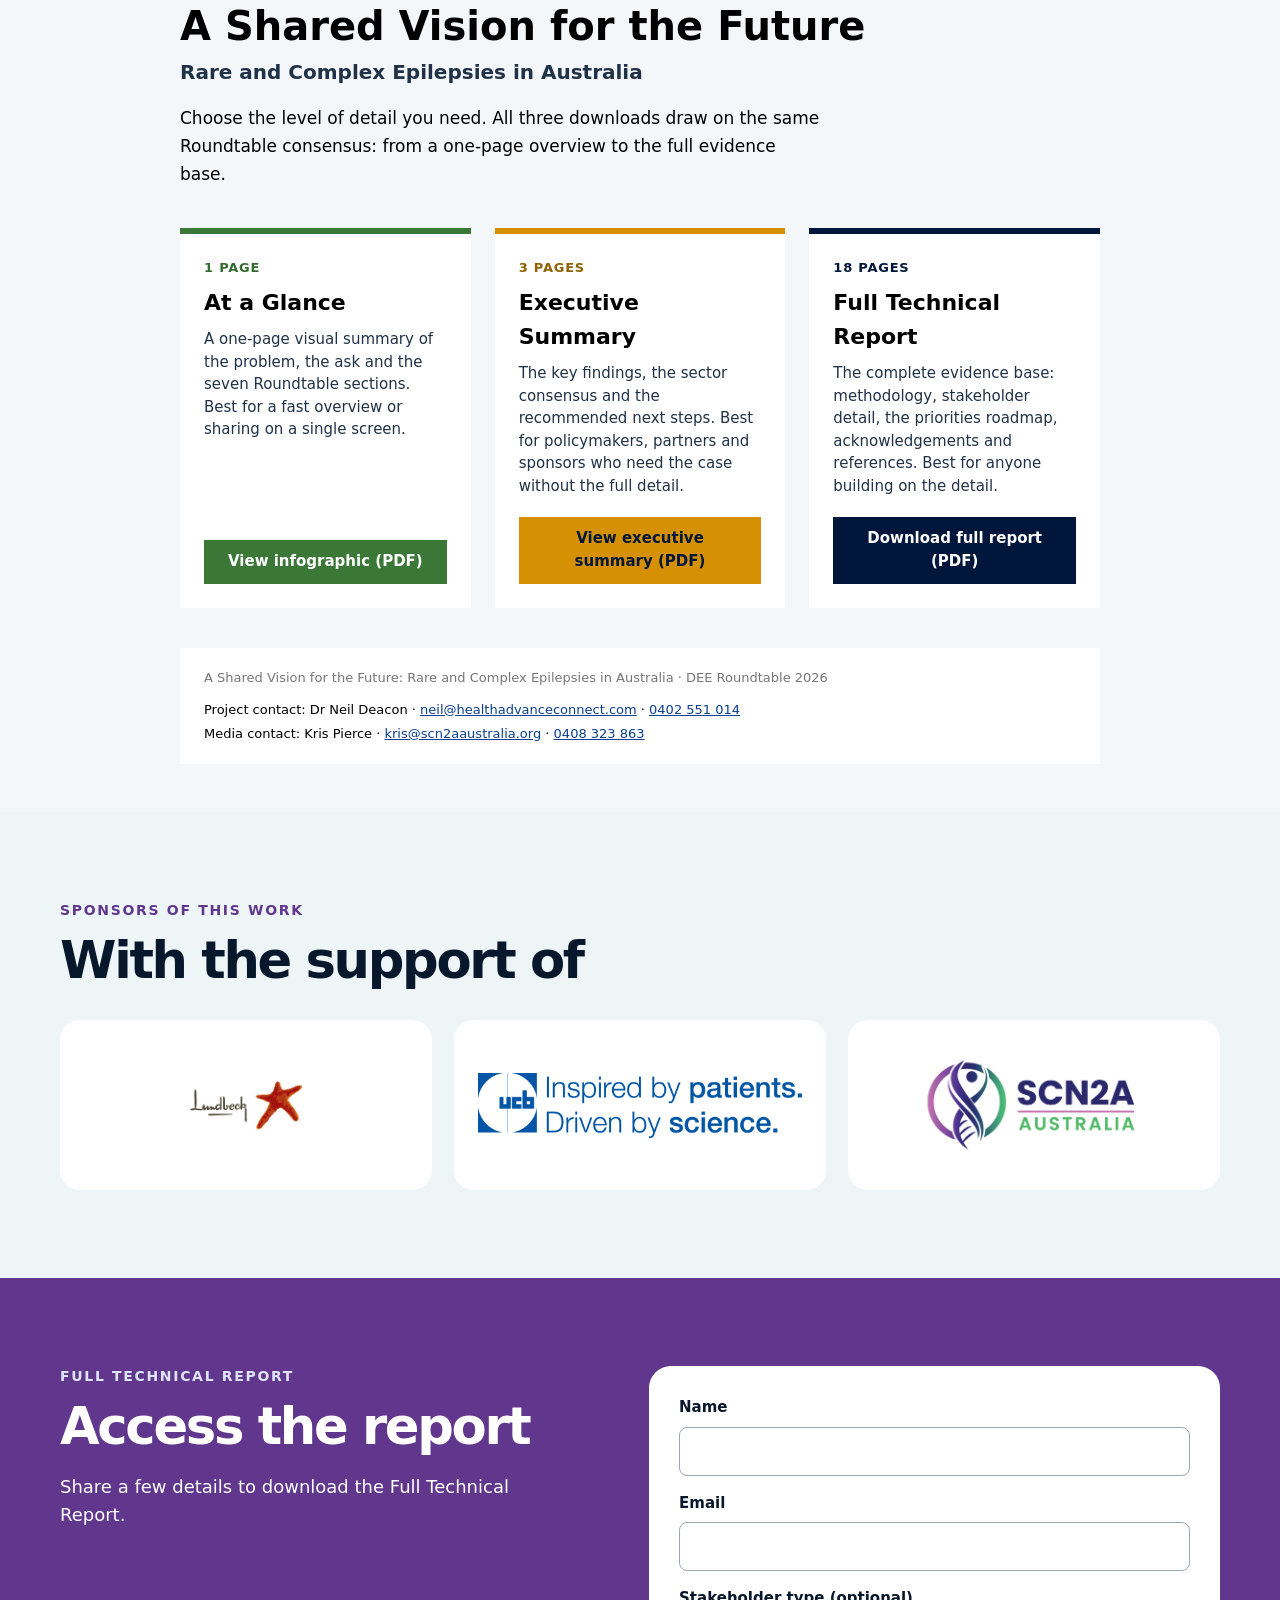
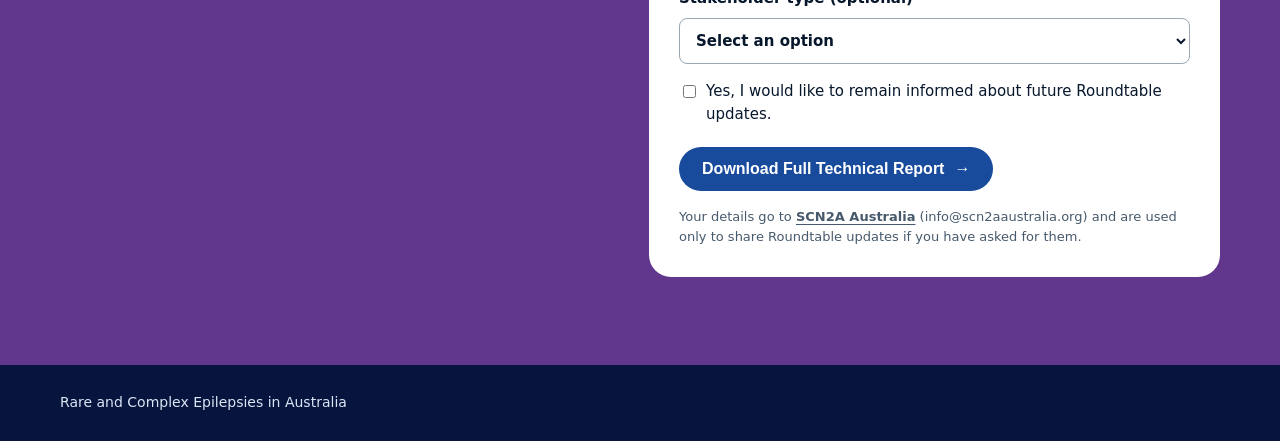
==== commit a34eb466: "Spell out DEE in the "A shared direction" section First mention in the body copy now reads "Developm" ====
--- a/index.html
+++ b/index.html
@@ -26,7 +26,7 @@
         <div class="container narrow">
           <p class="eyebrow teal">A shared direction</p>
           <h2>Building a stronger future, together</h2>
-          <p>The DEE Roundtable Report captures a shared vision for Rare and Complex Epilepsies in Australia. It brings together the voices, evidence and priorities of people and families with lived experience, clinicians, researchers, community organisations, industry and policy leaders.</p>
+          <p>The Developmental and Epileptic Encephalopathies (DEE) Roundtable Report captures a shared vision for Rare and Complex Epilepsies in Australia. It brings together the voices, evidence and priorities of people and families with lived experience, clinicians, researchers, community organisations, industry and policy leaders.</p>
         </div>
       </section>
 
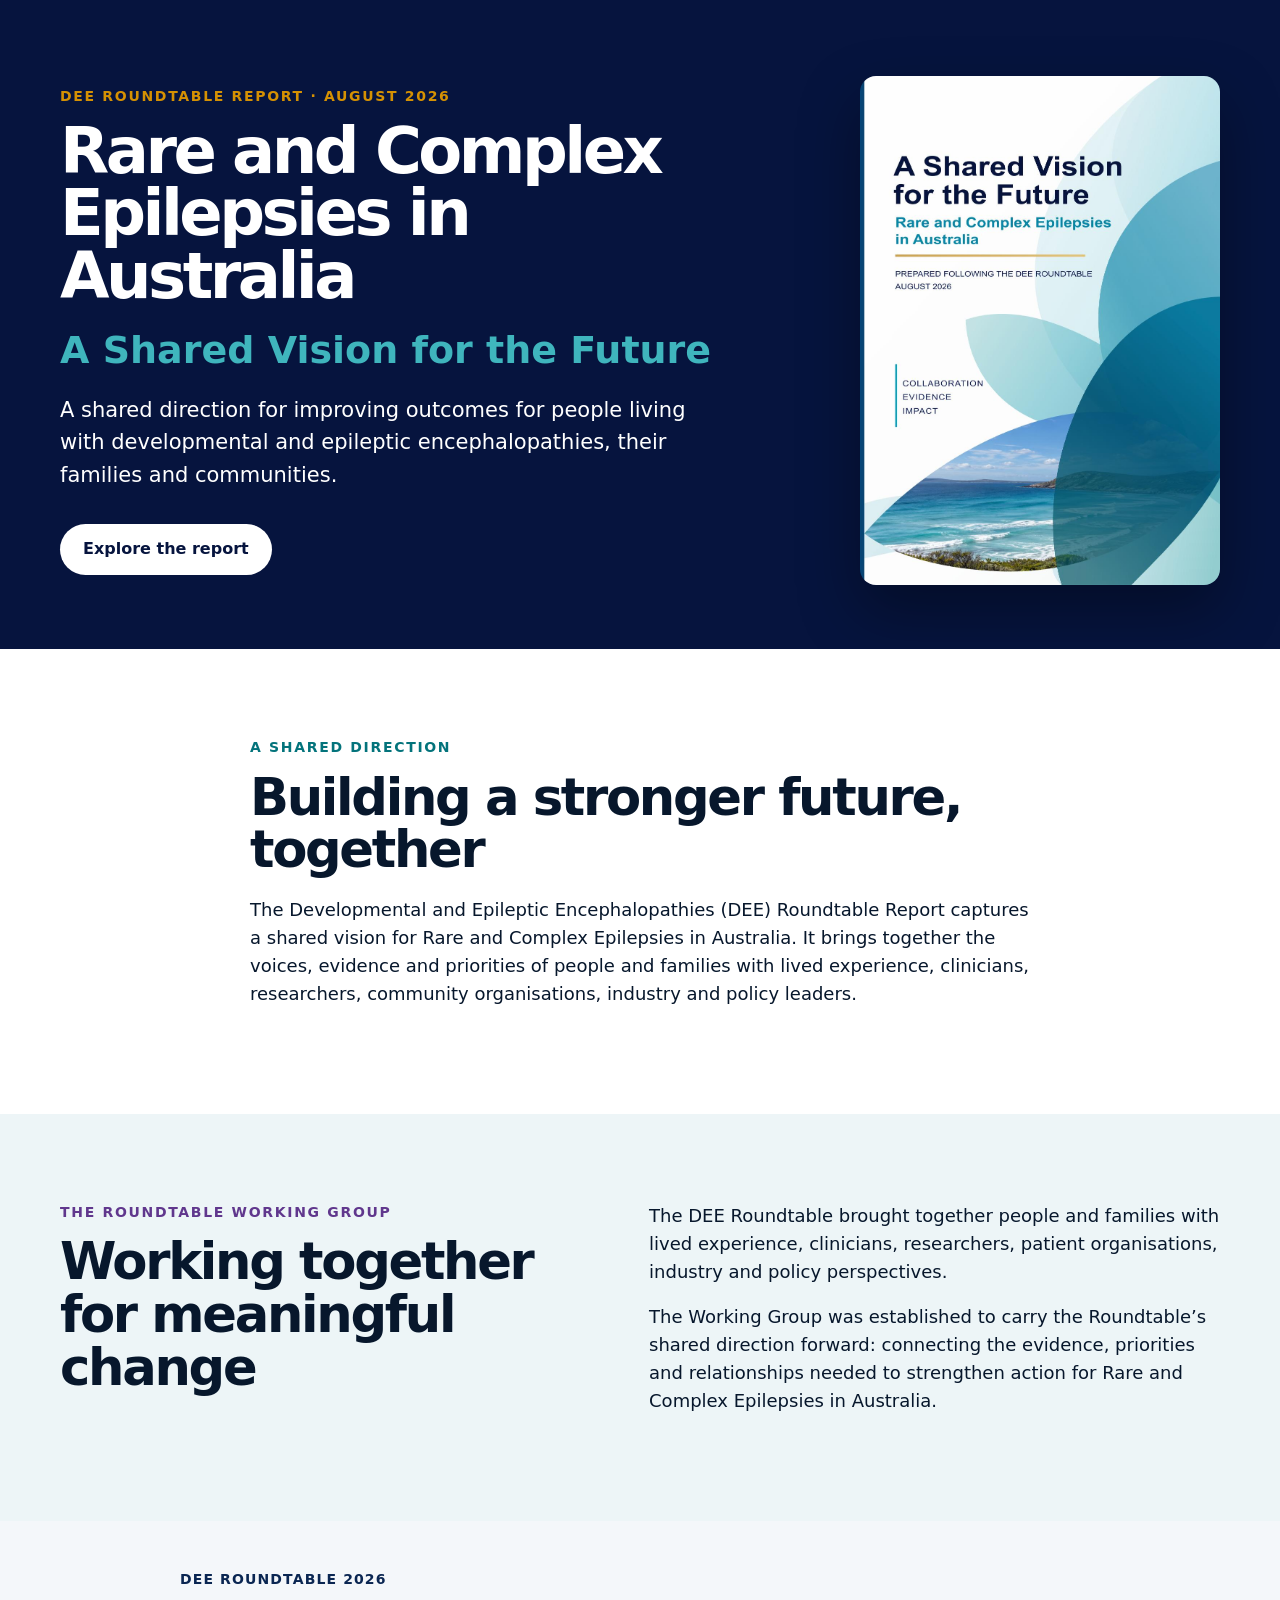
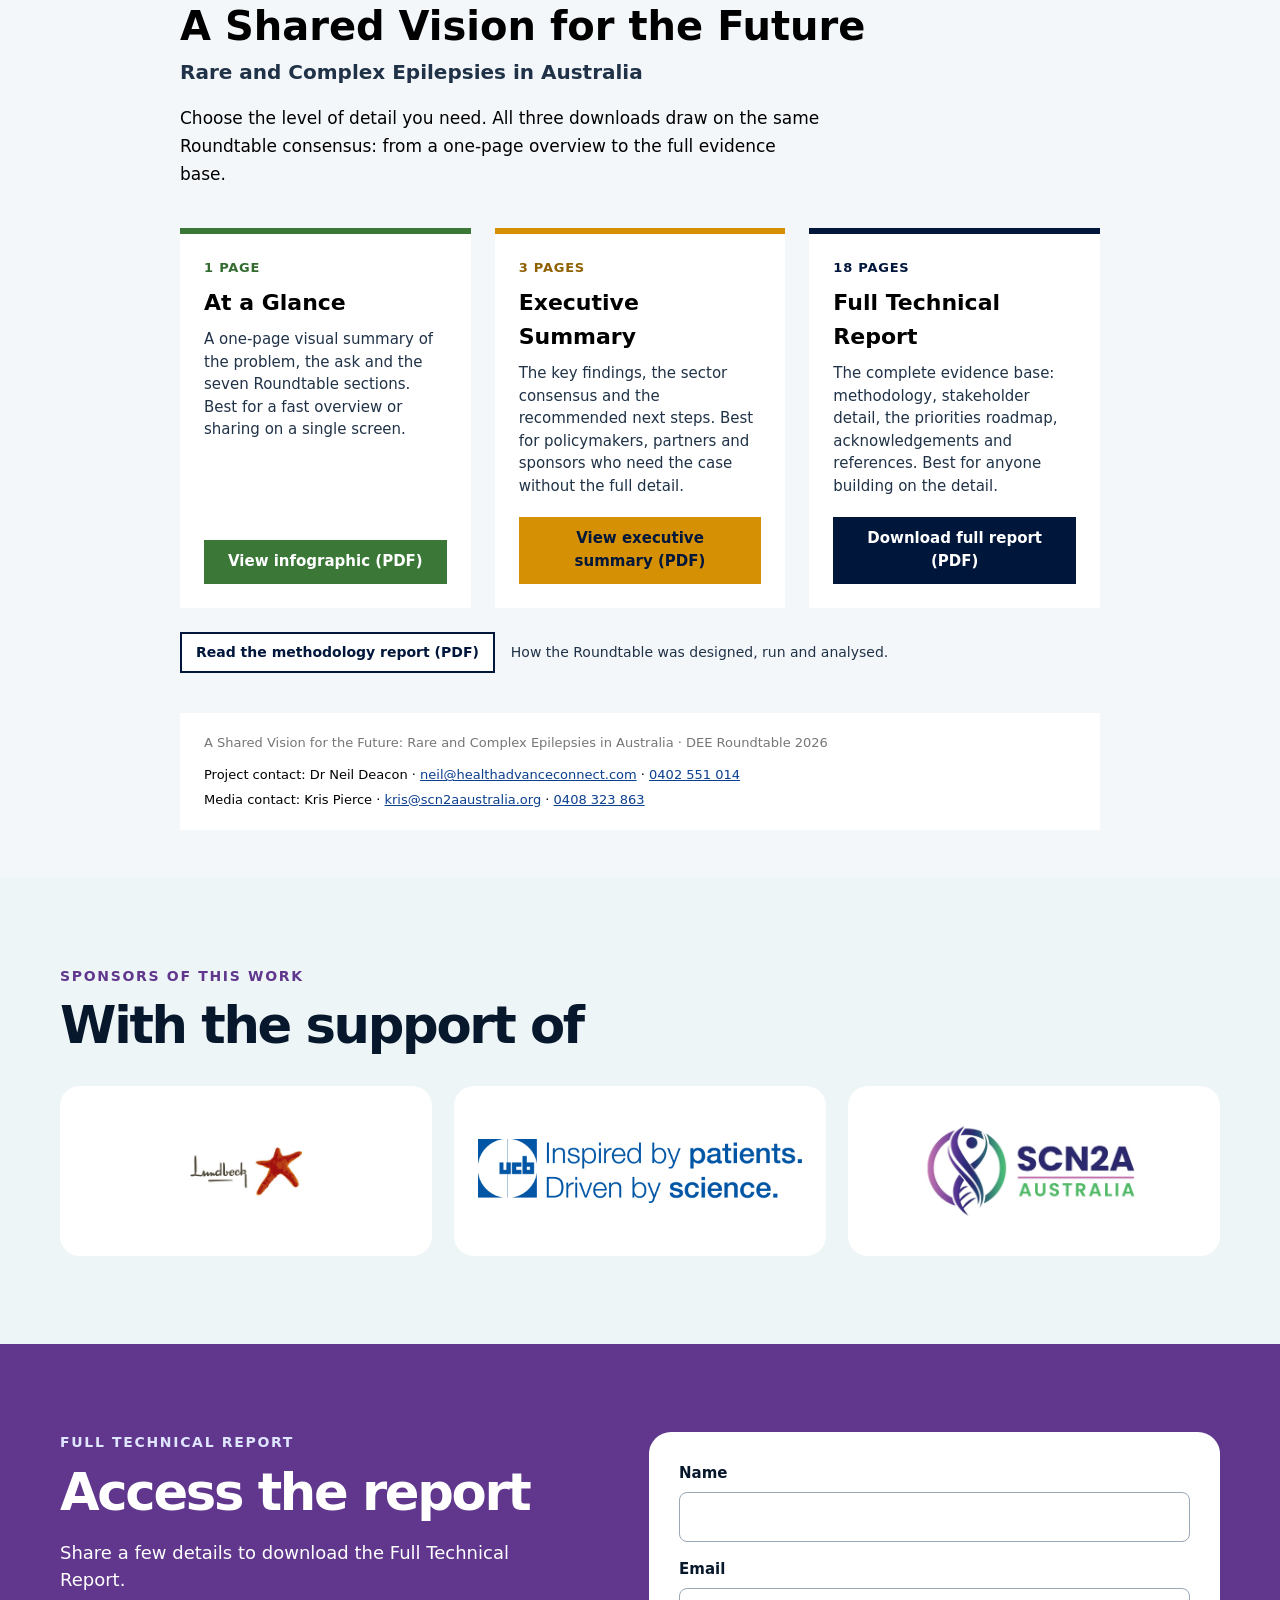
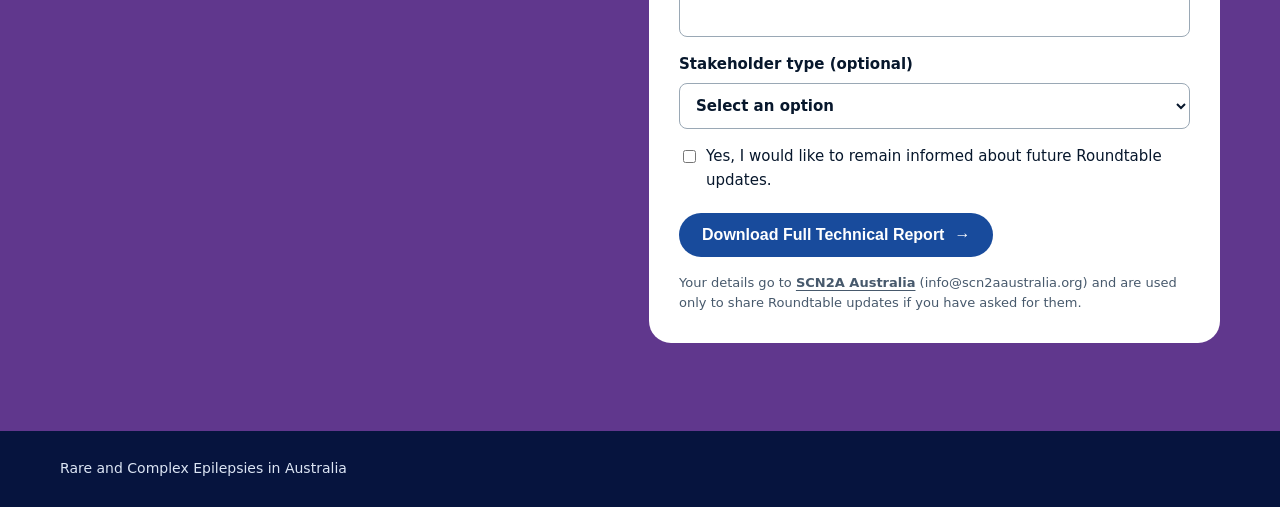
==== commit 415d38f9: "Add methodology report link below report downloads Co-Authored-By: Claude Sonnet 5.5 <noreply@anthro" ====
--- a/index.html
+++ b/index.html
@@ -82,6 +82,11 @@
             </article>
           </div>
 
+          <p class="rce-dl__method">
+            <a class="rce-dl__method-btn" href="rce-methodology-report.pdf" target="_blank" rel="noopener">Read the methodology report (PDF)</a>
+            <span>How the Roundtable was designed, run and analysed.</span>
+          </p>
+
           <div class="rce-dl__footer">
             <div class="rce-dl__credit">A Shared Vision for the Future: Rare and Complex Epilepsies in Australia · DEE Roundtable 2026</div>
             <div class="rce-dl__contacts">
--- a/styles.css
+++ b/styles.css
@@ -16,6 +16,10 @@
 .rce-dl__p{font-size:15px;line-height:1.5;color:#203247;margin:0 0 20px;flex:1}
 .rce-dl__btn{display:block;text-align:center;font-size:15px;font-weight:700;padding:10px 16px;text-decoration:none}
 .rce-dl__btn:focus-visible{outline:3px solid #0b3f8f;outline-offset:2px}
+.rce-dl__method{display:flex;flex-wrap:wrap;align-items:center;gap:8px 16px;margin:-16px 0 40px;font-size:14px;color:#203247}
+.rce-dl__method-btn{display:inline-block;font-size:14px;font-weight:700;padding:8px 14px;color:#00163b;background:#fff;border:2px solid #00163b;text-decoration:none}
+.rce-dl__method-btn:hover{background:#00163b;color:#fff}
+.rce-dl__method-btn:focus-visible{outline:3px solid #0b3f8f;outline-offset:2px}
 .rce-dl__footer{background:#fff;padding:20px 24px;display:flex;flex-wrap:wrap;justify-content:space-between;gap:12px;align-items:baseline;font-size:13px}
 .rce-dl__credit{color:#767676}
 .rce-dl__contacts{display:flex;flex-direction:column;gap:4px}
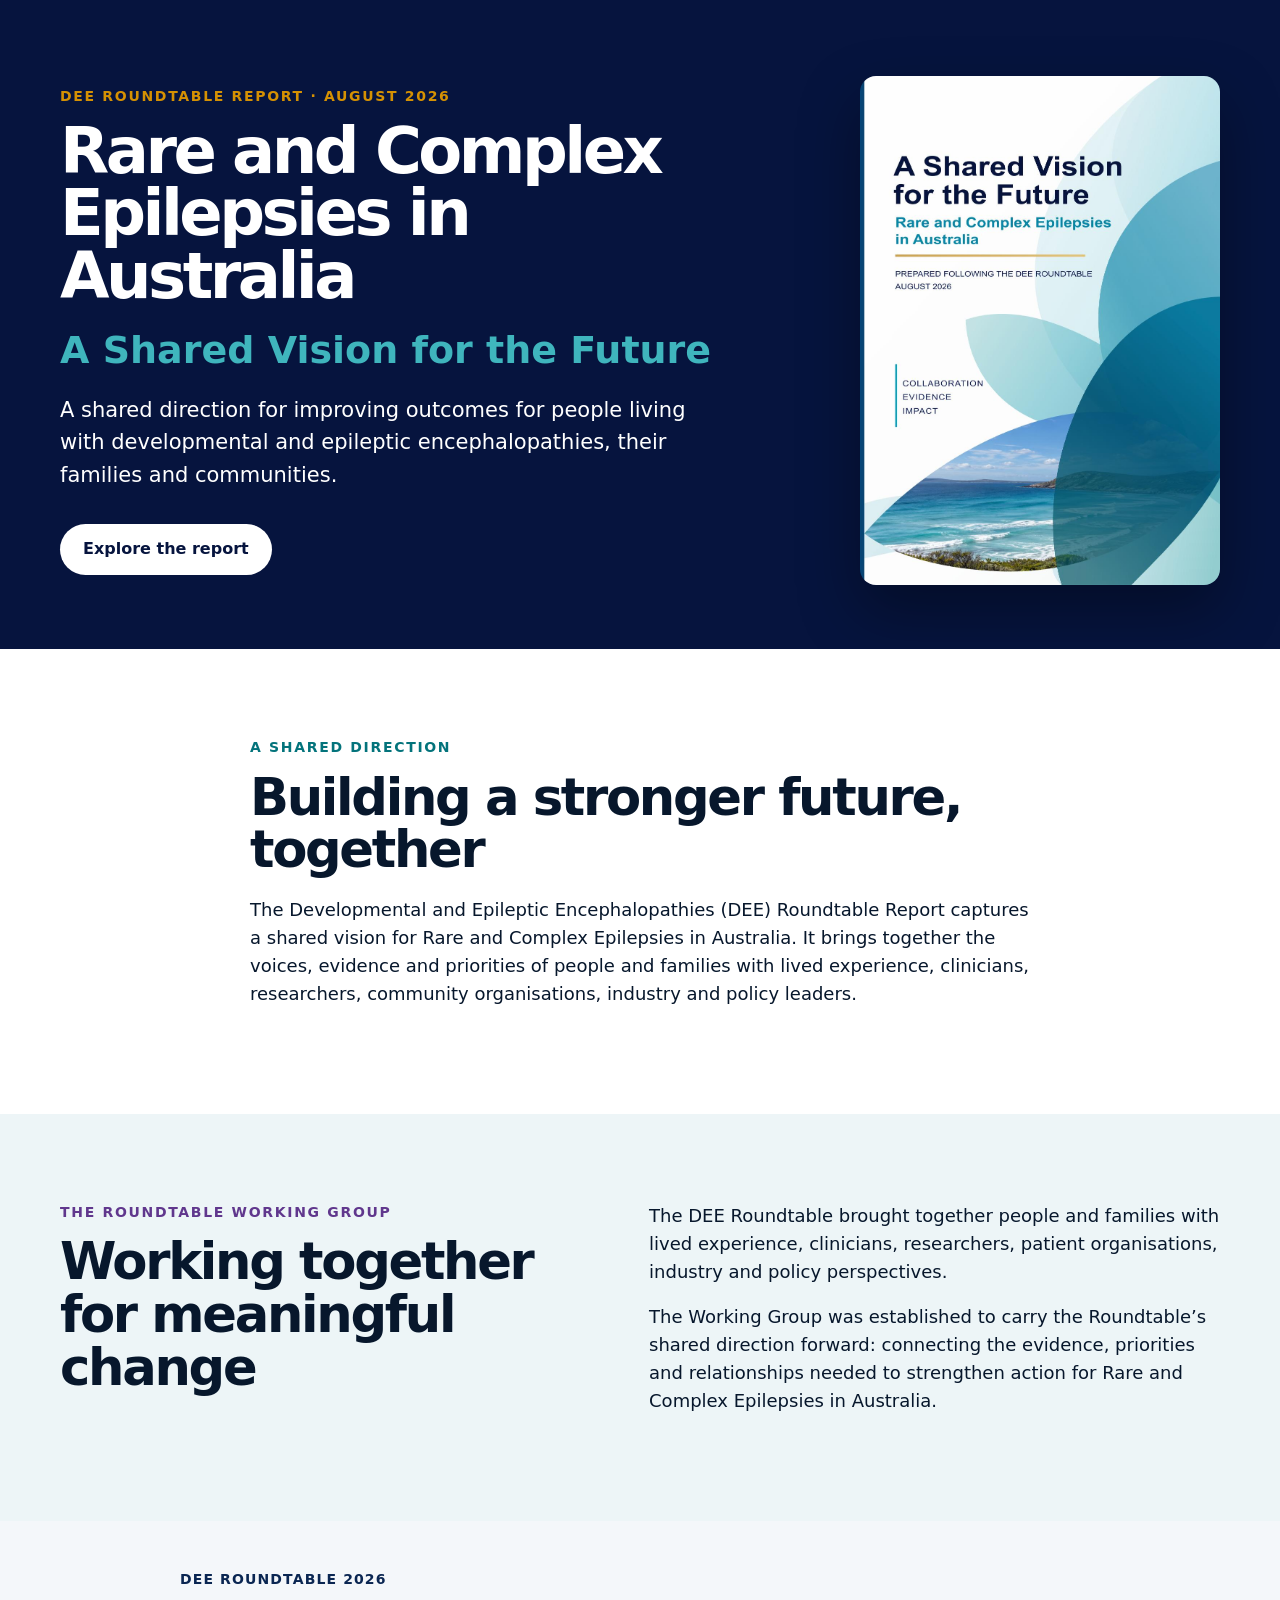
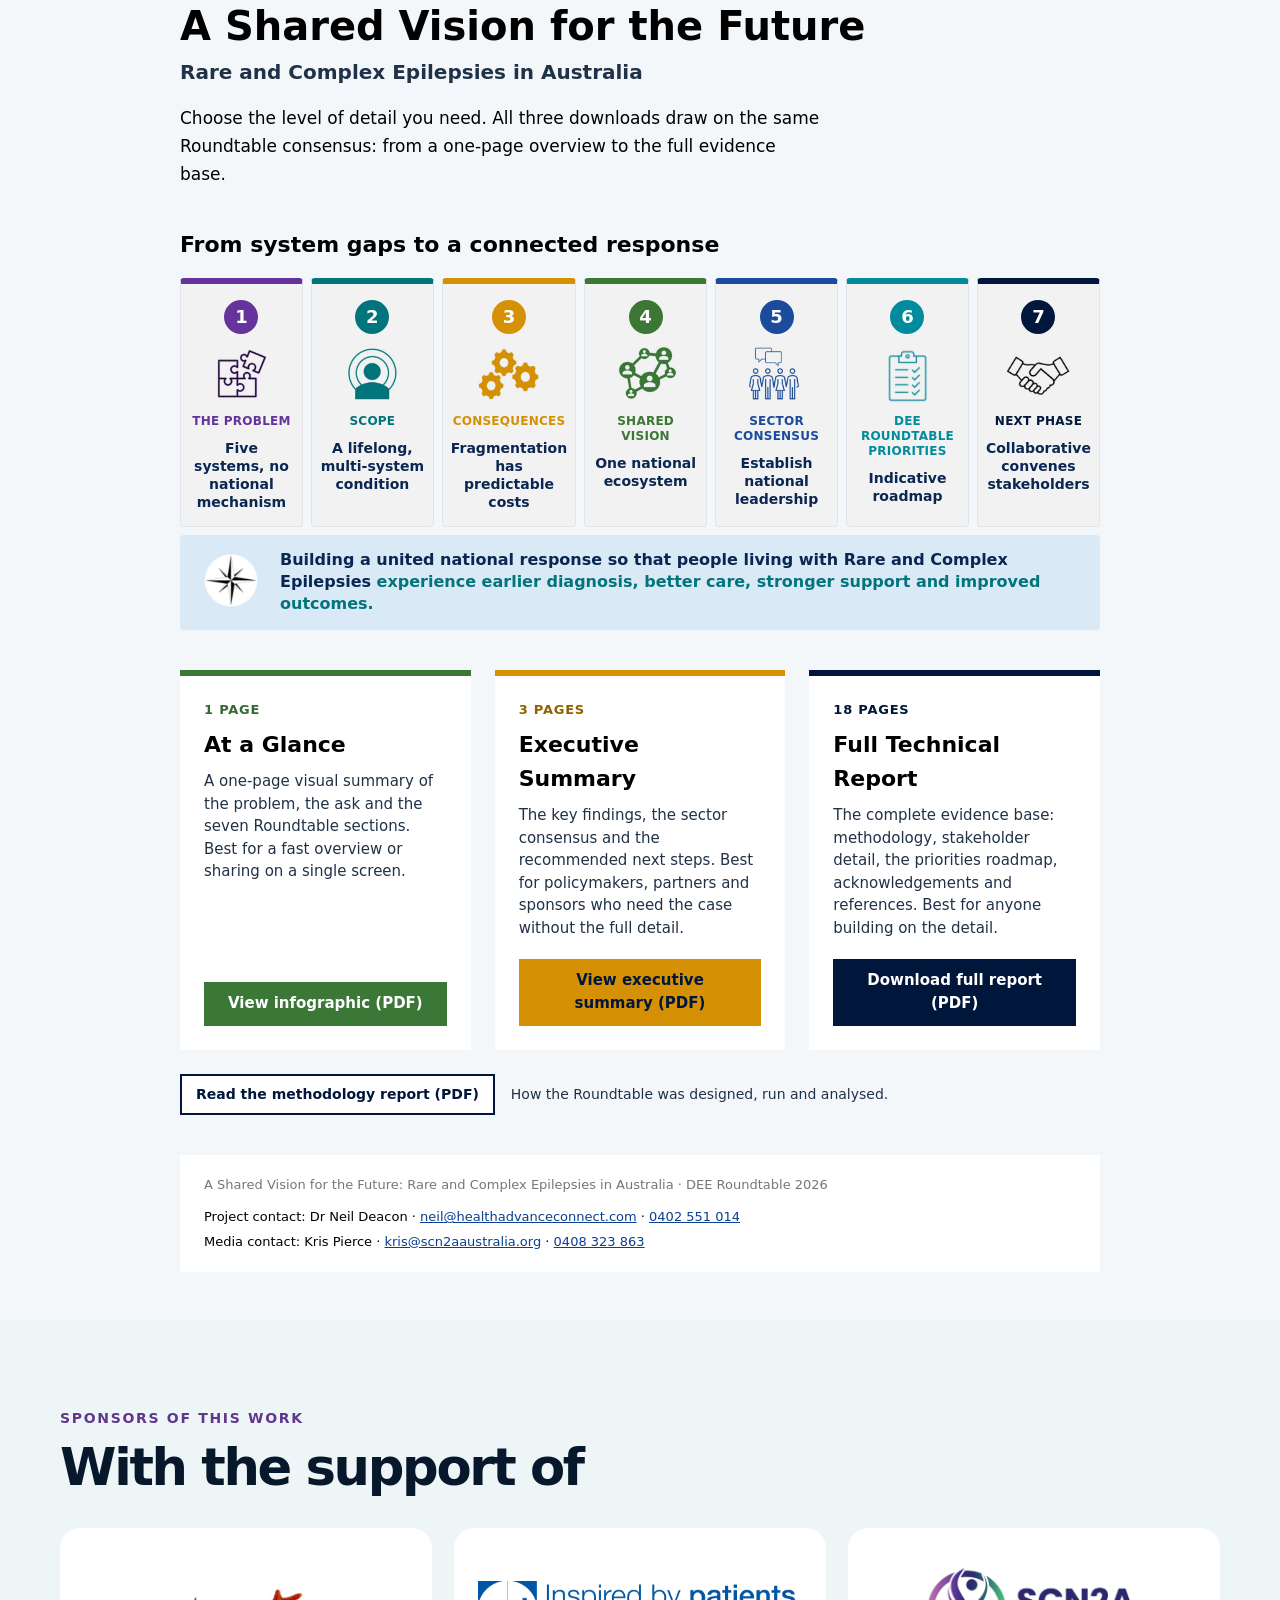
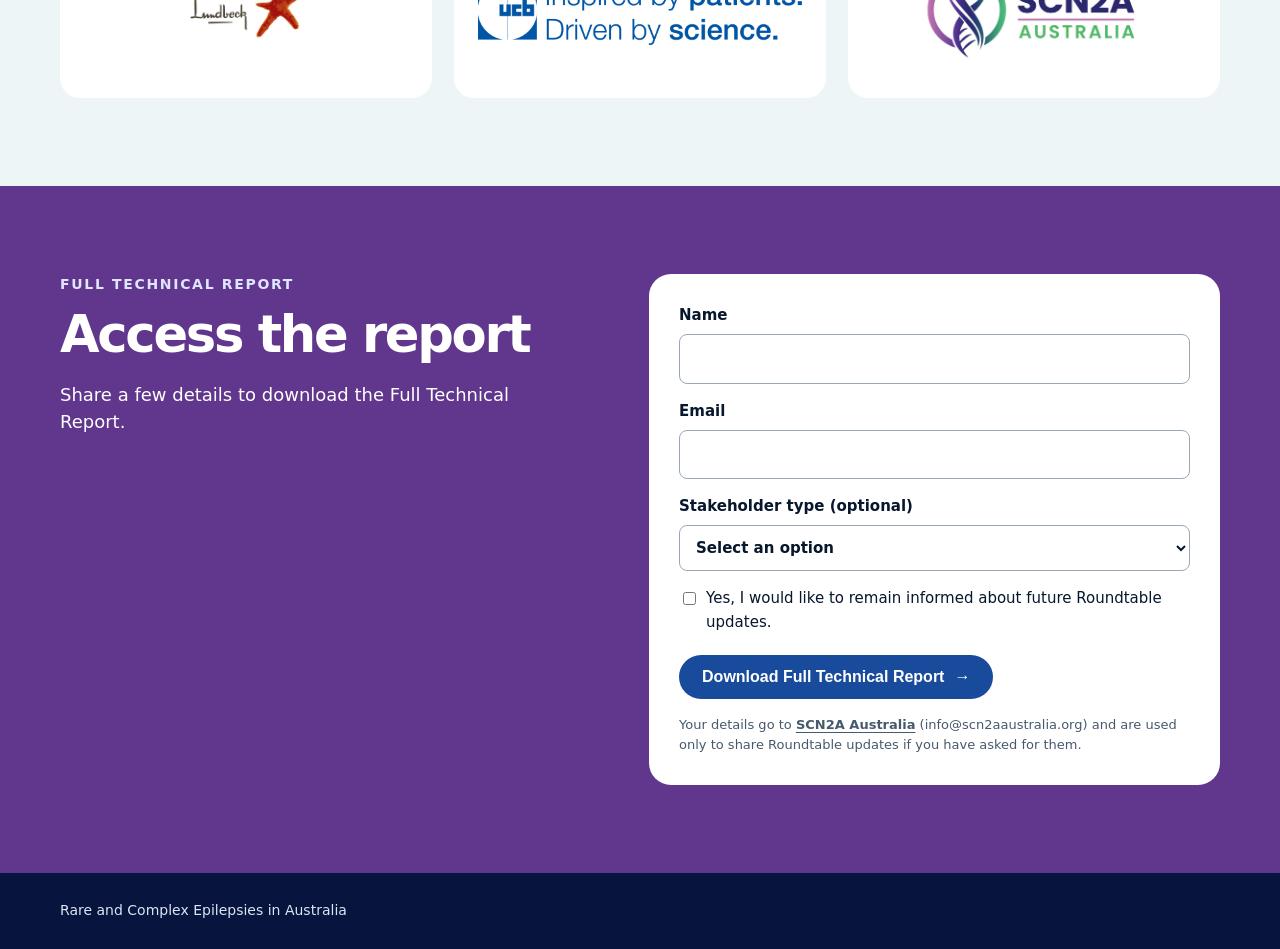
==== commit 54a0de29: "Add seven Report-at-a-Glance buttons above the report downloads Co-Authored-By: Claude Sonnet 5.5 <n" ====
--- a/index.html
+++ b/index.html
@@ -49,6 +49,58 @@
           <h2 id="rce-dl-title" class="rce-dl__title">A Shared Vision for the Future</h2>
           <p class="rce-dl__subtitle">Rare and Complex Epilepsies in Australia</p>
           <p class="rce-dl__intro">Choose the level of detail you need. All three downloads draw on the same Roundtable consensus: from a one-page overview to the full evidence base.</p>
+
+          <div class="rce-gl">
+            <h3 class="rce-gl__title">From system gaps to a connected response</h3>
+            <ol class="rce-gl__row">
+            <li><a class="rce-gl__btn" href="#request-report" style="--c:#64339c">
+              <span class="rce-gl__num" aria-hidden="true">1</span>
+              <img class="rce-gl__icon" src="glance-icon-1.png" alt="" width="200" loading="lazy" />
+              <span class="rce-gl__label">The Problem</span>
+              <span class="rce-gl__desc">Five systems, no national mechanism</span>
+            </a></li>
+            <li><a class="rce-gl__btn" href="#request-report" style="--c:#02757c">
+              <span class="rce-gl__num" aria-hidden="true">2</span>
+              <img class="rce-gl__icon" src="glance-icon-2.png" alt="" width="200" loading="lazy" />
+              <span class="rce-gl__label">Scope</span>
+              <span class="rce-gl__desc">A lifelong, multi-system condition</span>
+            </a></li>
+            <li><a class="rce-gl__btn" href="#request-report" style="--c:#d59004">
+              <span class="rce-gl__num" aria-hidden="true">3</span>
+              <img class="rce-gl__icon" src="glance-icon-3.png" alt="" width="200" loading="lazy" />
+              <span class="rce-gl__label">Consequences</span>
+              <span class="rce-gl__desc">Fragmentation has predictable costs</span>
+            </a></li>
+            <li><a class="rce-gl__btn" href="#request-report" style="--c:#3c7735">
+              <span class="rce-gl__num" aria-hidden="true">4</span>
+              <img class="rce-gl__icon" src="glance-icon-4.png" alt="" width="200" loading="lazy" />
+              <span class="rce-gl__label">Shared Vision</span>
+              <span class="rce-gl__desc">One national ecosystem</span>
+            </a></li>
+            <li><a class="rce-gl__btn" href="#request-report" style="--c:#1b4b9d">
+              <span class="rce-gl__num" aria-hidden="true">5</span>
+              <img class="rce-gl__icon" src="glance-icon-5.png" alt="" width="200" loading="lazy" />
+              <span class="rce-gl__label">Sector Consensus</span>
+              <span class="rce-gl__desc">Establish national leadership</span>
+            </a></li>
+            <li><a class="rce-gl__btn" href="#request-report" style="--c:#028b9d">
+              <span class="rce-gl__num" aria-hidden="true">6</span>
+              <img class="rce-gl__icon" src="glance-icon-6.png" alt="" width="200" loading="lazy" />
+              <span class="rce-gl__label">DEE Roundtable Priorities</span>
+              <span class="rce-gl__desc">Indicative roadmap</span>
+            </a></li>
+            <li><a class="rce-gl__btn" href="#request-report" style="--c:#01173e">
+              <span class="rce-gl__num" aria-hidden="true">7</span>
+              <img class="rce-gl__icon" src="glance-icon-7.png" alt="" width="200" loading="lazy" />
+              <span class="rce-gl__label">Next Phase</span>
+              <span class="rce-gl__desc">Collaborative convenes stakeholders</span>
+            </a></li>
+            </ol>
+            <div class="rce-gl__aim">
+              <img src="glance-compass.png" alt="" width="64" />
+              <p>Building a united national response so that people living with Rare and Complex Epilepsies <strong>experience earlier diagnosis, better care, stronger support and improved outcomes.</strong></p>
+            </div>
+          </div>
 
           <div class="rce-dl__grid">
             <article class="rce-dl__card rce-dl--glance">
--- a/styles.css
+++ b/styles.css
@@ -7,6 +7,22 @@
 .rce-dl__title{font-size:clamp(28px,4vw,40px);font-weight:700;line-height:1.15;letter-spacing:0;margin:0 0 8px;color:#000}
 .rce-dl__subtitle{font-size:20px;font-weight:700;color:#203247;margin:0 0 16px}
 .rce-dl__intro{font-size:17px;line-height:1.65;max-width:640px;margin:0 0 40px}
+.rce-gl{margin:0 0 40px}
+.rce-gl__title{font-size:22px;font-weight:700;color:#000;margin:0 0 16px}
+.rce-gl__row{list-style:none;margin:0;padding:0;display:grid;grid-template-columns:repeat(7,1fr);gap:8px}
+.rce-gl__btn{position:relative;display:flex;flex-direction:column;align-items:center;gap:10px;height:100%;padding:16px 8px 14px;text-align:center;text-decoration:none;background:#f1f2f1;border:1px solid #e1e4e8;border-top:6px solid var(--c);border-radius:4px;color:#0a2652}
+.rce-gl__btn:hover{background:#fff;box-shadow:0 2px 8px rgba(0,22,59,.18)}
+.rce-gl__btn:focus-visible{outline:3px solid #0b3f8f;outline-offset:2px}
+.rce-gl__num{display:flex;align-items:center;justify-content:center;width:34px;height:34px;border-radius:50%;background:var(--c);color:#fff;font-size:18px;font-weight:700}
+.rce-gl__icon{width:72px;height:60px;object-fit:contain}
+.rce-gl__label{font-size:12px;font-weight:700;letter-spacing:.02em;text-transform:uppercase;color:var(--c);line-height:1.25;overflow-wrap:anywhere}
+.rce-gl__desc{font-size:14px;font-weight:700;line-height:1.3;color:#0a2652}
+.rce-gl__aim{display:flex;align-items:center;gap:16px;margin-top:8px;padding:14px 20px;background:#d9e9f6;border-radius:4px}
+.rce-gl__aim img{flex:none;width:64px;height:auto}
+.rce-gl__aim p{margin:0;font-size:16px;font-weight:700;line-height:1.4;color:#0a2652}
+.rce-gl__aim strong{color:#02757c}
+@media(max-width:860px){.rce-gl__row{grid-template-columns:repeat(4,1fr)}}
+@media(max-width:520px){.rce-gl__row{grid-template-columns:repeat(2,1fr)}.rce-gl__aim{flex-direction:column;text-align:center}}
 .rce-dl__grid{display:flex;flex-wrap:wrap;gap:24px;margin:0 0 40px}
 .rce-dl__card{flex:1 1 260px;background:#fff;display:flex;flex-direction:column}
 .rce-dl__bar{height:6px}
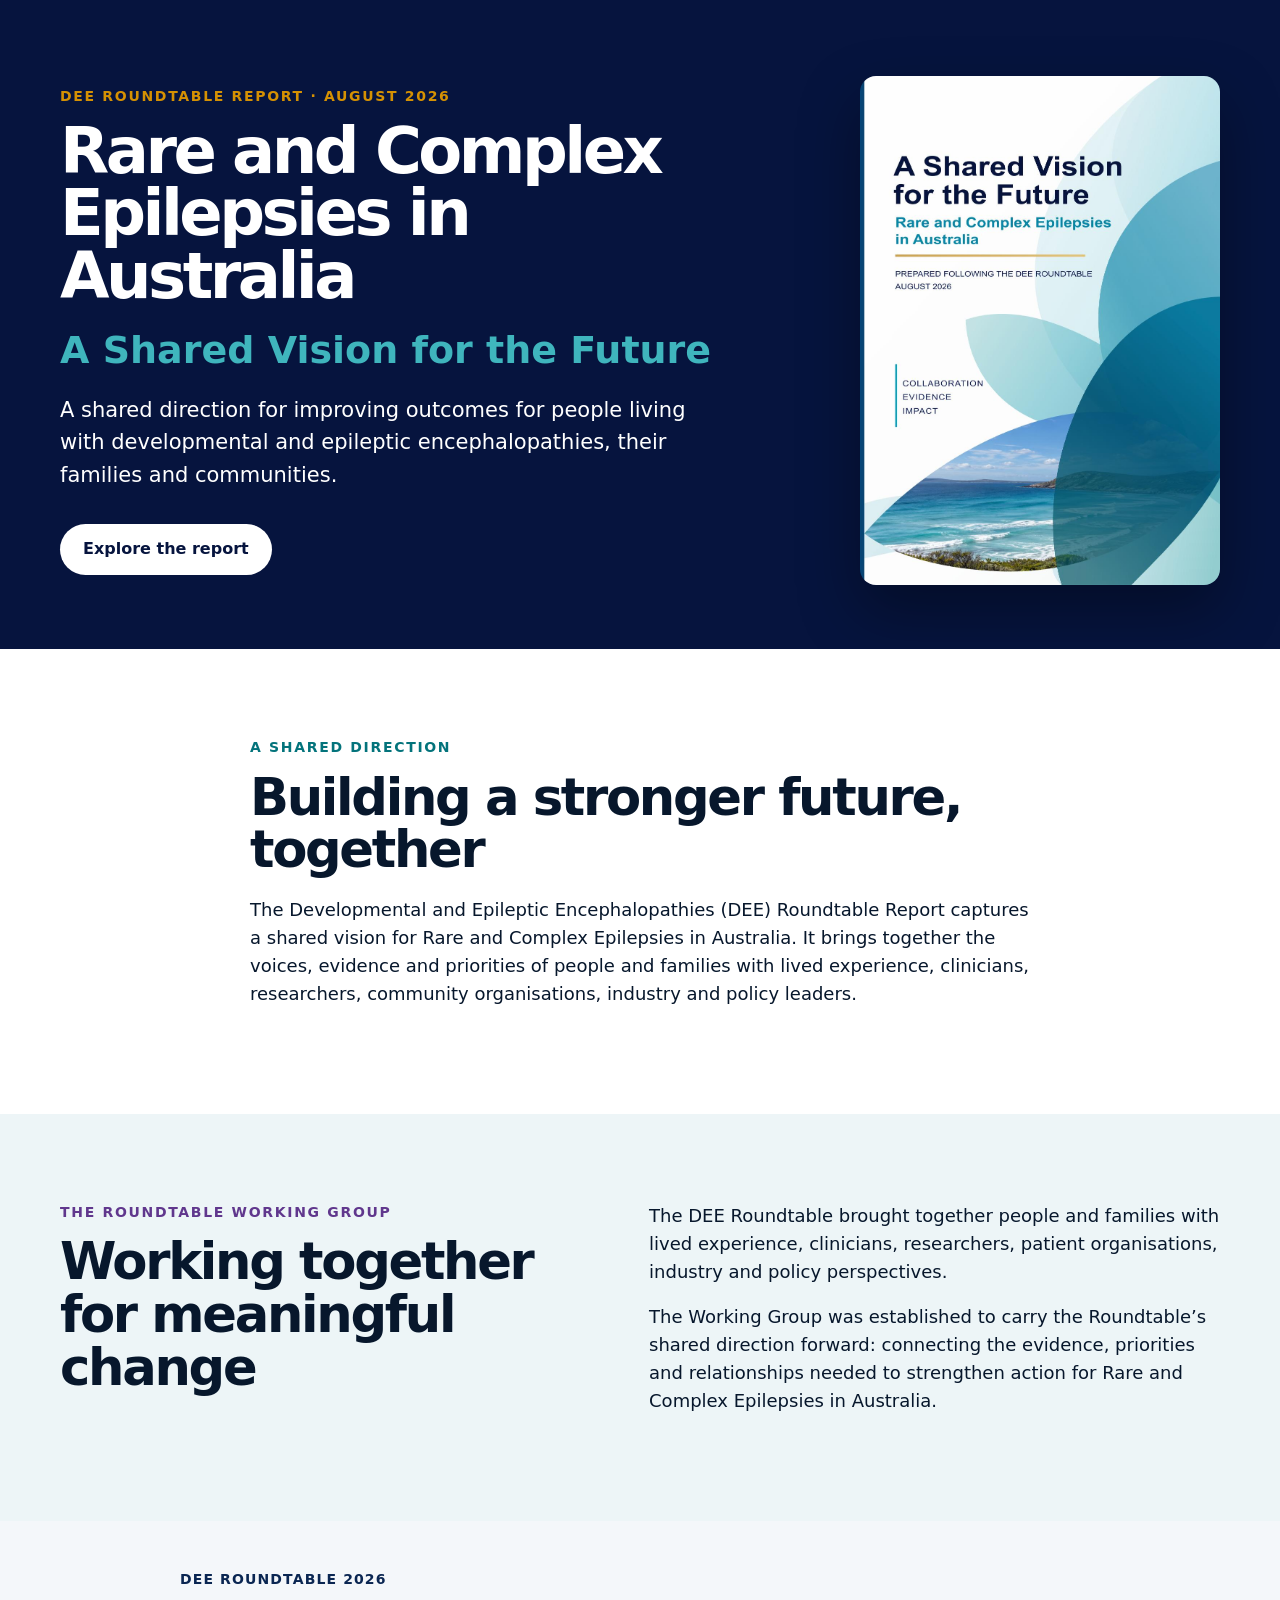
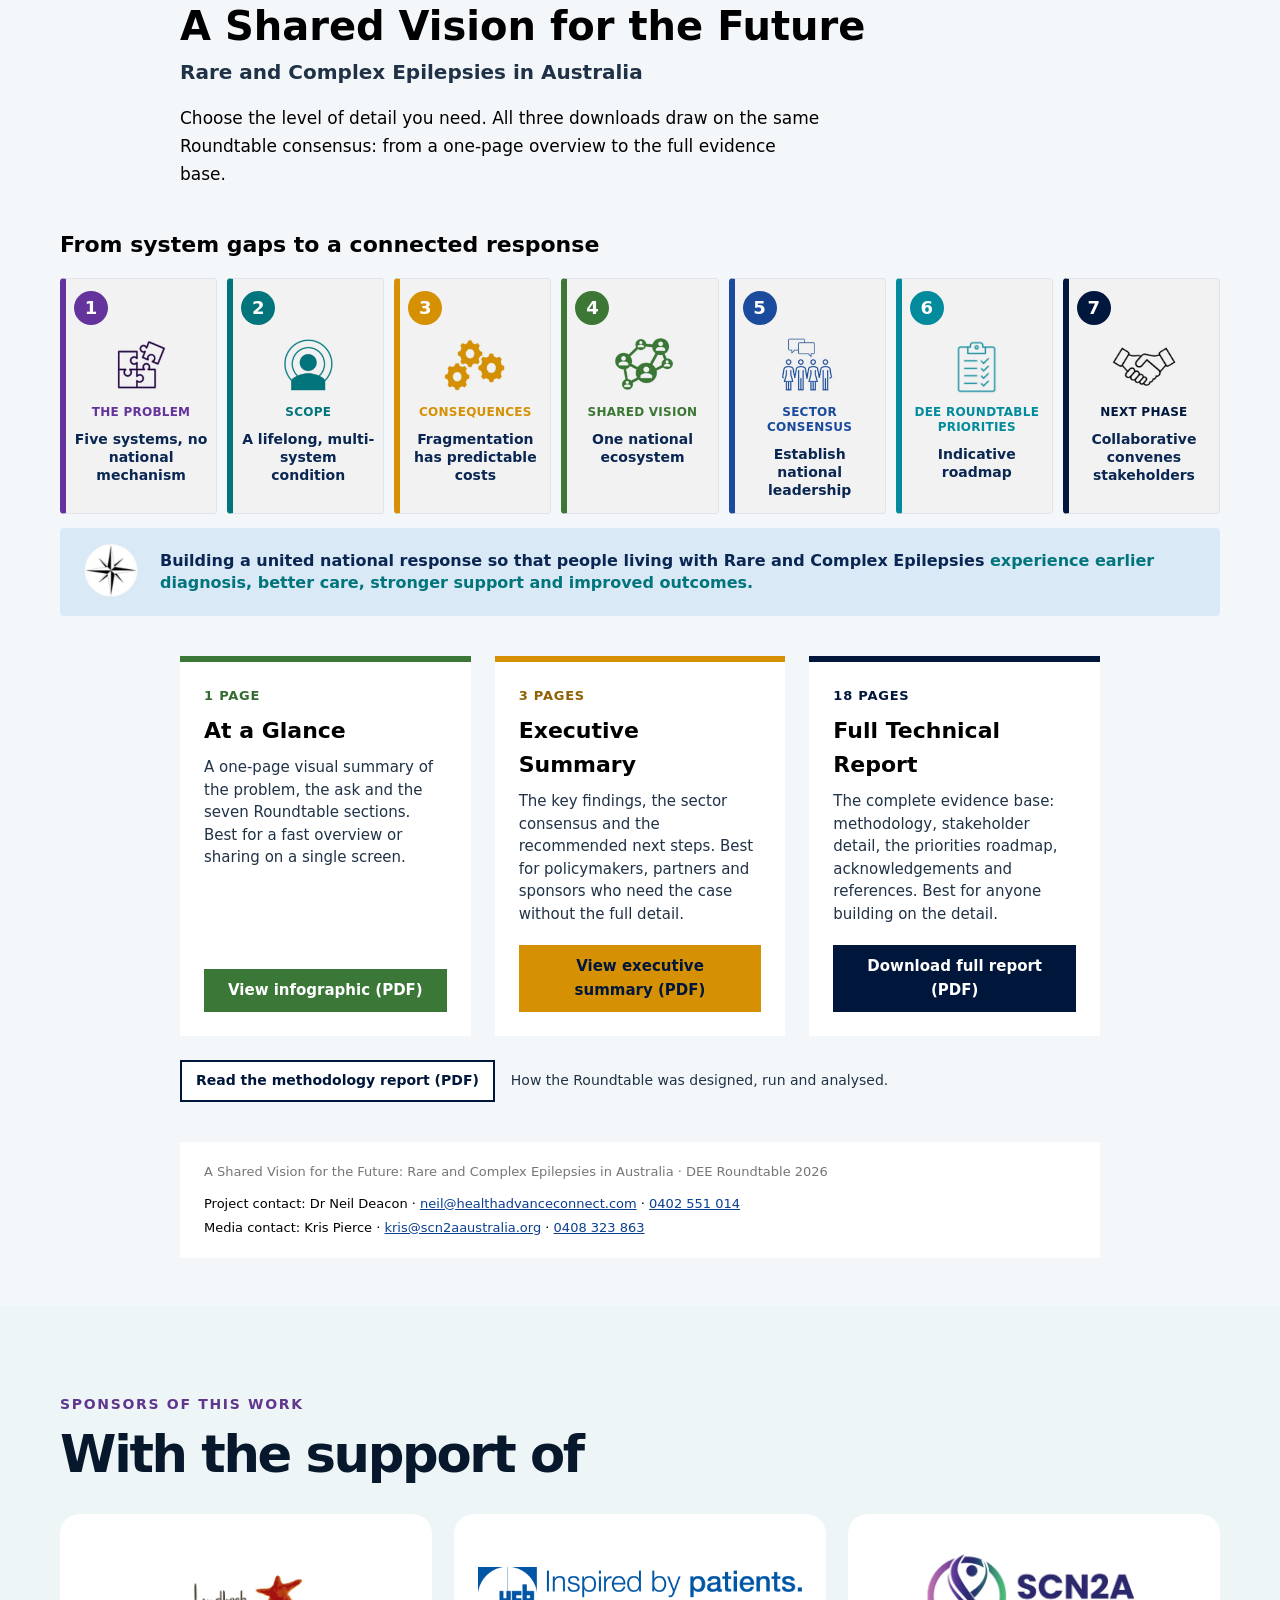
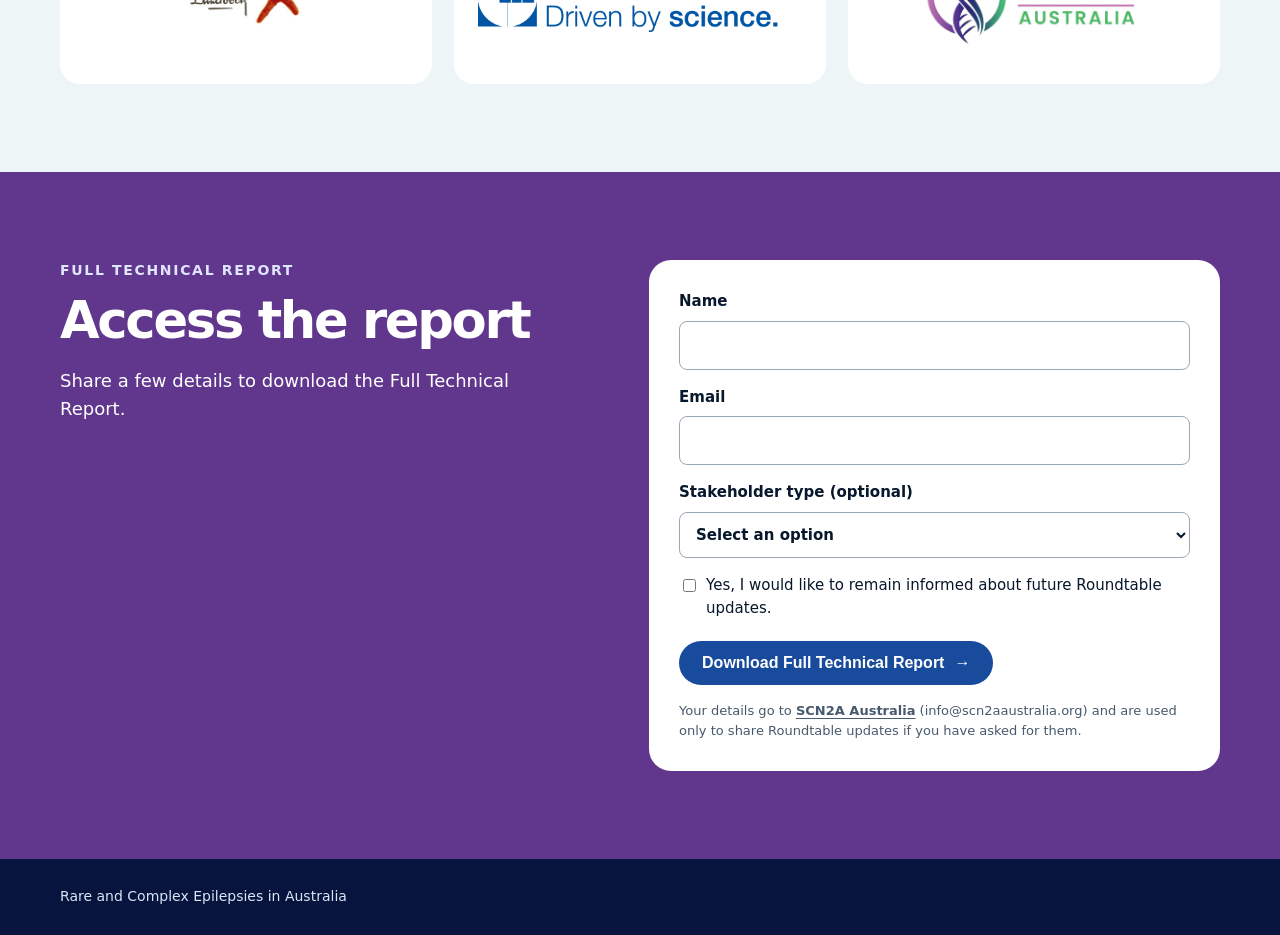
==== commit 67088f2c: "Keep the seven glance boxes in one row and make them display-only Co-Authored-By: Claude Sonnet 5.5 " ====
--- a/index.html
+++ b/index.html
@@ -53,48 +53,48 @@
           <div class="rce-gl">
             <h3 class="rce-gl__title">From system gaps to a connected response</h3>
             <ol class="rce-gl__row">
-            <li><a class="rce-gl__btn" href="#request-report" style="--c:#64339c">
+            <li><div class="rce-gl__btn" style="--c:#64339c">
               <span class="rce-gl__num" aria-hidden="true">1</span>
               <img class="rce-gl__icon" src="glance-icon-1.png" alt="" width="200" loading="lazy" />
               <span class="rce-gl__label">The Problem</span>
               <span class="rce-gl__desc">Five systems, no national mechanism</span>
-            </a></li>
-            <li><a class="rce-gl__btn" href="#request-report" style="--c:#02757c">
+            </div></li>
+            <li><div class="rce-gl__btn" style="--c:#02757c">
               <span class="rce-gl__num" aria-hidden="true">2</span>
               <img class="rce-gl__icon" src="glance-icon-2.png" alt="" width="200" loading="lazy" />
               <span class="rce-gl__label">Scope</span>
               <span class="rce-gl__desc">A lifelong, multi-system condition</span>
-            </a></li>
-            <li><a class="rce-gl__btn" href="#request-report" style="--c:#d59004">
+            </div></li>
+            <li><div class="rce-gl__btn" style="--c:#d59004">
               <span class="rce-gl__num" aria-hidden="true">3</span>
               <img class="rce-gl__icon" src="glance-icon-3.png" alt="" width="200" loading="lazy" />
               <span class="rce-gl__label">Consequences</span>
               <span class="rce-gl__desc">Fragmentation has predictable costs</span>
-            </a></li>
-            <li><a class="rce-gl__btn" href="#request-report" style="--c:#3c7735">
+            </div></li>
+            <li><div class="rce-gl__btn" style="--c:#3c7735">
               <span class="rce-gl__num" aria-hidden="true">4</span>
               <img class="rce-gl__icon" src="glance-icon-4.png" alt="" width="200" loading="lazy" />
               <span class="rce-gl__label">Shared Vision</span>
               <span class="rce-gl__desc">One national ecosystem</span>
-            </a></li>
-            <li><a class="rce-gl__btn" href="#request-report" style="--c:#1b4b9d">
+            </div></li>
+            <li><div class="rce-gl__btn" style="--c:#1b4b9d">
               <span class="rce-gl__num" aria-hidden="true">5</span>
               <img class="rce-gl__icon" src="glance-icon-5.png" alt="" width="200" loading="lazy" />
               <span class="rce-gl__label">Sector Consensus</span>
               <span class="rce-gl__desc">Establish national leadership</span>
-            </a></li>
-            <li><a class="rce-gl__btn" href="#request-report" style="--c:#028b9d">
+            </div></li>
+            <li><div class="rce-gl__btn" style="--c:#028b9d">
               <span class="rce-gl__num" aria-hidden="true">6</span>
               <img class="rce-gl__icon" src="glance-icon-6.png" alt="" width="200" loading="lazy" />
               <span class="rce-gl__label">DEE Roundtable Priorities</span>
               <span class="rce-gl__desc">Indicative roadmap</span>
-            </a></li>
-            <li><a class="rce-gl__btn" href="#request-report" style="--c:#01173e">
+            </div></li>
+            <li><div class="rce-gl__btn" style="--c:#01173e">
               <span class="rce-gl__num" aria-hidden="true">7</span>
               <img class="rce-gl__icon" src="glance-icon-7.png" alt="" width="200" loading="lazy" />
               <span class="rce-gl__label">Next Phase</span>
               <span class="rce-gl__desc">Collaborative convenes stakeholders</span>
-            </a></li>
+            </div></li>
             </ol>
             <div class="rce-gl__aim">
               <img src="glance-compass.png" alt="" width="64" />
--- a/styles.css
+++ b/styles.css
@@ -9,11 +9,10 @@
 .rce-dl__intro{font-size:17px;line-height:1.65;max-width:640px;margin:0 0 40px}
 .rce-gl{margin:0 0 40px}
 .rce-gl__title{font-size:22px;font-weight:700;color:#000;margin:0 0 16px}
-.rce-gl__row{list-style:none;margin:0;padding:0;display:grid;grid-template-columns:repeat(7,1fr);gap:8px}
-.rce-gl__btn{position:relative;display:flex;flex-direction:column;align-items:center;gap:10px;height:100%;padding:16px 8px 14px;text-align:center;text-decoration:none;background:#f1f2f1;border:1px solid #e1e4e8;border-top:6px solid var(--c);border-radius:4px;color:#0a2652}
-.rce-gl__btn:hover{background:#fff;box-shadow:0 2px 8px rgba(0,22,59,.18)}
-.rce-gl__btn:focus-visible{outline:3px solid #0b3f8f;outline-offset:2px}
-.rce-gl__num{display:flex;align-items:center;justify-content:center;width:34px;height:34px;border-radius:50%;background:var(--c);color:#fff;font-size:18px;font-weight:700}
+.rce-gl__row{list-style:none;margin:0;padding:0 0 6px;display:grid;grid-template-columns:repeat(7,minmax(120px,1fr));gap:8px;overflow-x:auto}
+.rce-gl__row>li{display:flex}
+.rce-gl__btn{display:flex;flex-direction:column;align-items:center;gap:10px;width:100%;padding:12px 8px 14px;text-align:center;background:#f1f2f1;border:1px solid #e1e4e8;border-left:6px solid var(--c);border-radius:4px;color:#0a2652}
+.rce-gl__num{align-self:flex-start;display:flex;align-items:center;justify-content:center;width:34px;height:34px;border-radius:50%;background:var(--c);color:#fff;font-size:18px;font-weight:700}
 .rce-gl__icon{width:72px;height:60px;object-fit:contain}
 .rce-gl__label{font-size:12px;font-weight:700;letter-spacing:.02em;text-transform:uppercase;color:var(--c);line-height:1.25;overflow-wrap:anywhere}
 .rce-gl__desc{font-size:14px;font-weight:700;line-height:1.3;color:#0a2652}
@@ -21,8 +20,10 @@
 .rce-gl__aim img{flex:none;width:64px;height:auto}
 .rce-gl__aim p{margin:0;font-size:16px;font-weight:700;line-height:1.4;color:#0a2652}
 .rce-gl__aim strong{color:#02757c}
-@media(max-width:860px){.rce-gl__row{grid-template-columns:repeat(4,1fr)}}
-@media(max-width:520px){.rce-gl__row{grid-template-columns:repeat(2,1fr)}.rce-gl__aim{flex-direction:column;text-align:center}}
+@media(min-width:1100px){.rce-gl{width:min(1160px,calc(100vw - 48px));margin-left:50%;transform:translateX(-50%)}.rce-gl__row{gap:10px}}
+@media(max-width:900px){.rce-gl__row{grid-template-columns:repeat(7,minmax(0,1fr));gap:6px}.rce-gl__btn{padding:10px 4px 10px;gap:8px;border-left-width:4px}.rce-gl__num{width:26px;height:26px;font-size:14px}.rce-gl__icon{width:48px;height:42px}.rce-gl__label{font-size:9.5px;letter-spacing:0;overflow-wrap:normal}.rce-gl__desc{font-size:11.5px}}
+@media(max-width:600px){.rce-gl__row{grid-template-columns:repeat(7,minmax(112px,1fr))}.rce-gl__btn{padding:12px 8px 14px;border-left-width:6px}.rce-gl__num{width:34px;height:34px;font-size:18px}.rce-gl__icon{width:72px;height:60px}.rce-gl__label{font-size:12px}.rce-gl__desc{font-size:14px}}
+@media(max-width:520px){.rce-gl__aim{flex-direction:column;text-align:center}}
 .rce-dl__grid{display:flex;flex-wrap:wrap;gap:24px;margin:0 0 40px}
 .rce-dl__card{flex:1 1 260px;background:#fff;display:flex;flex-direction:column}
 .rce-dl__bar{height:6px}
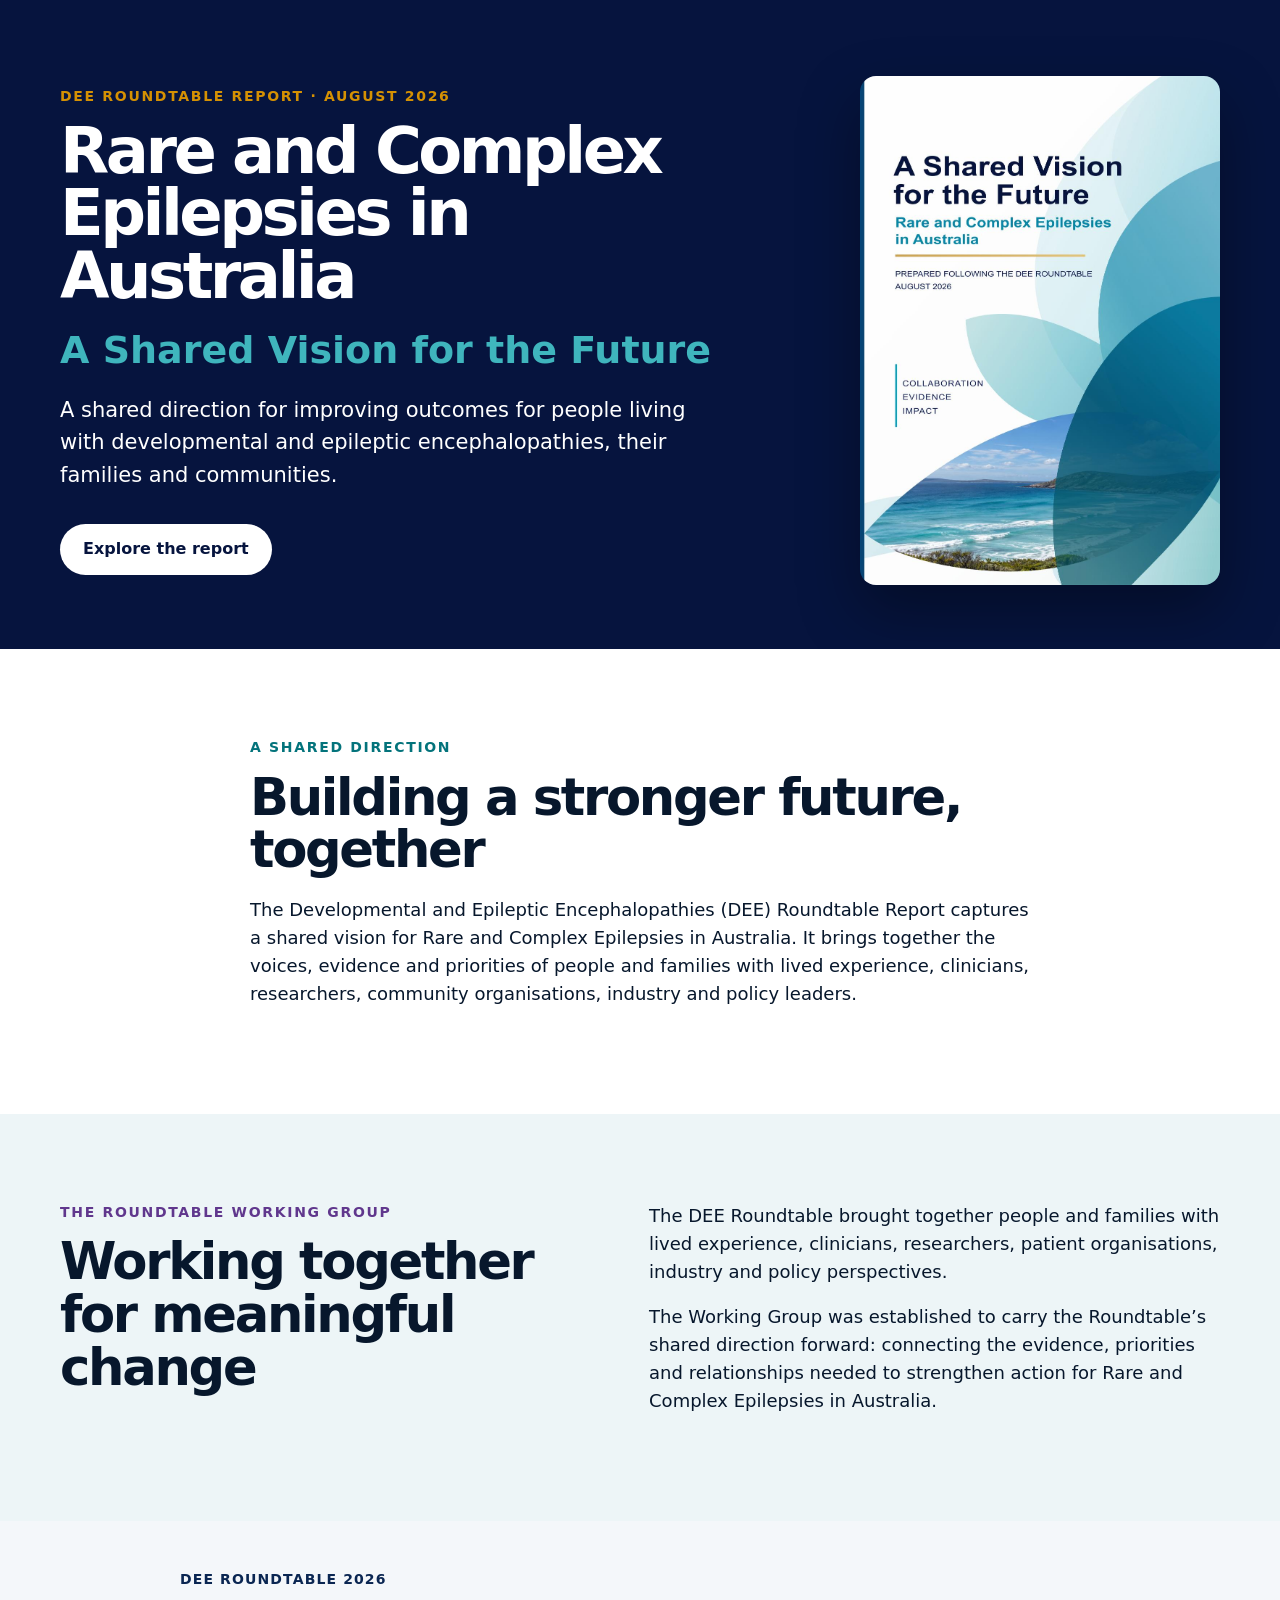
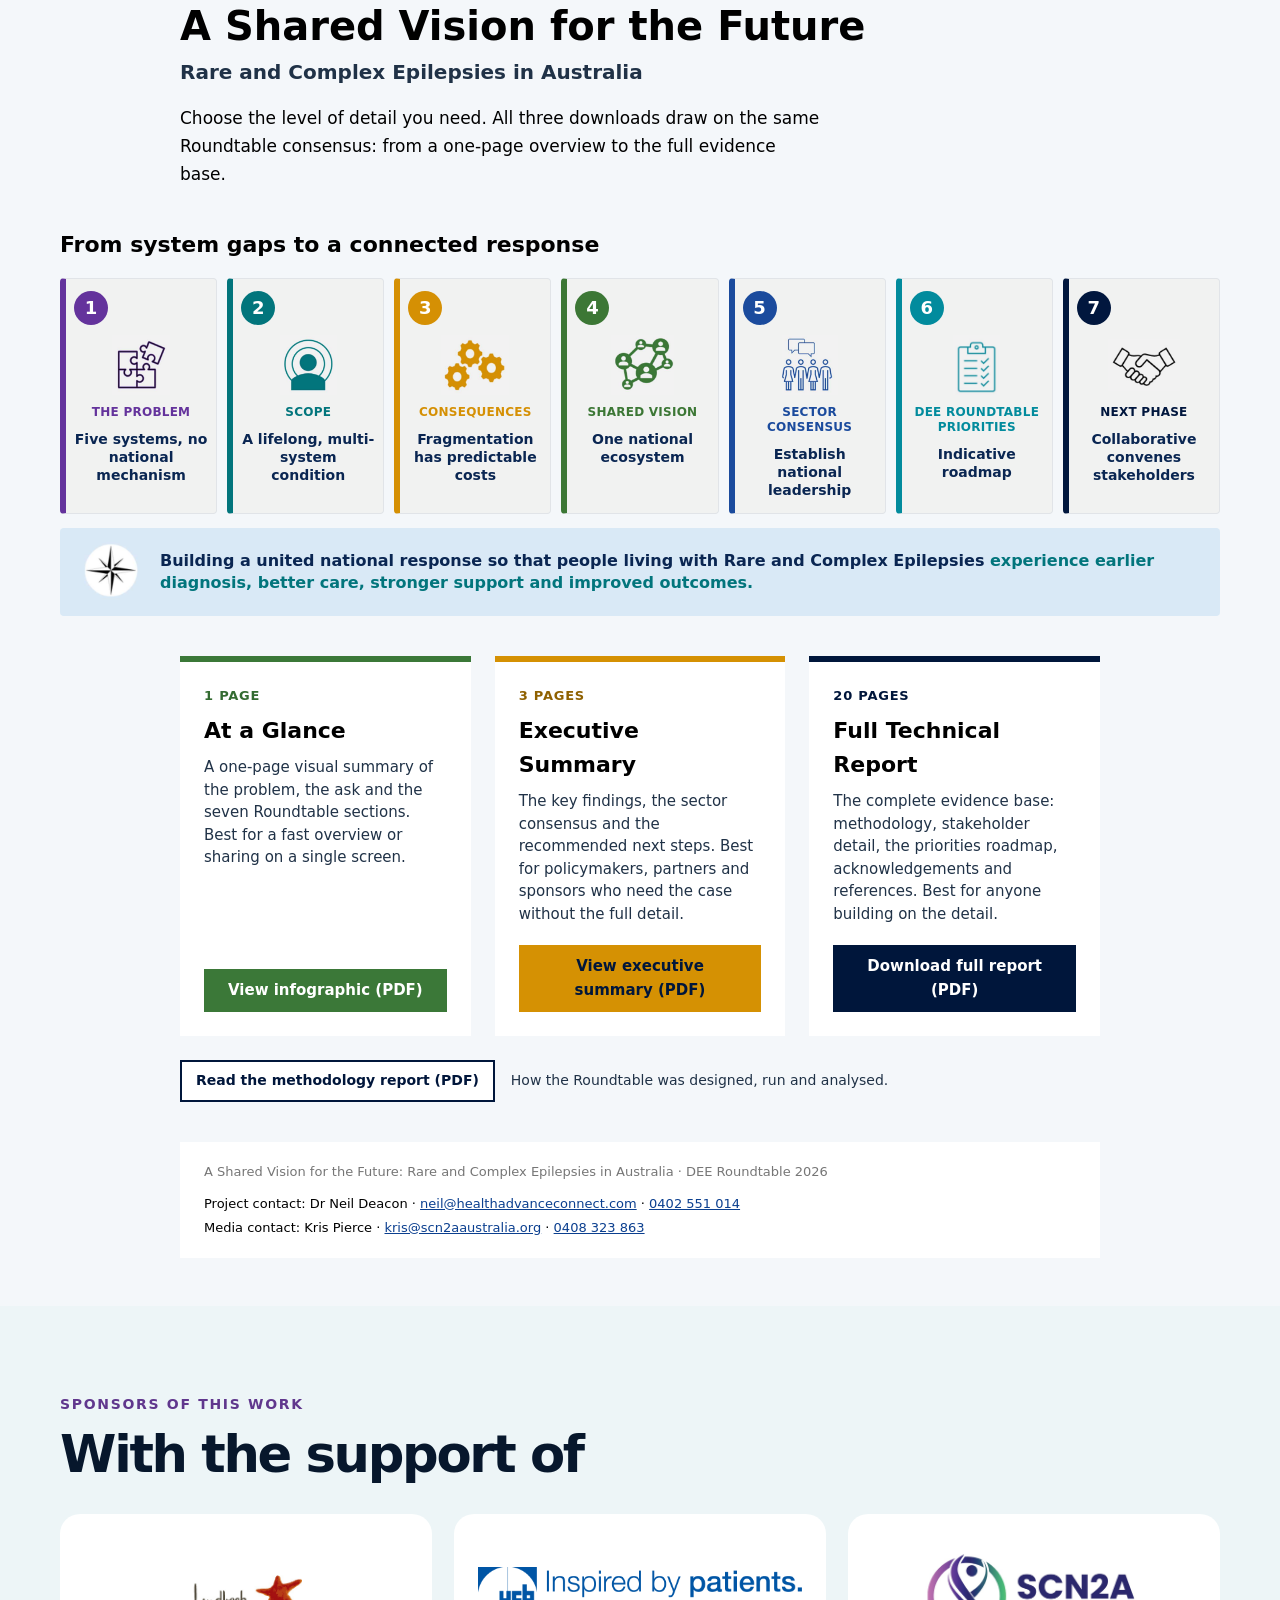
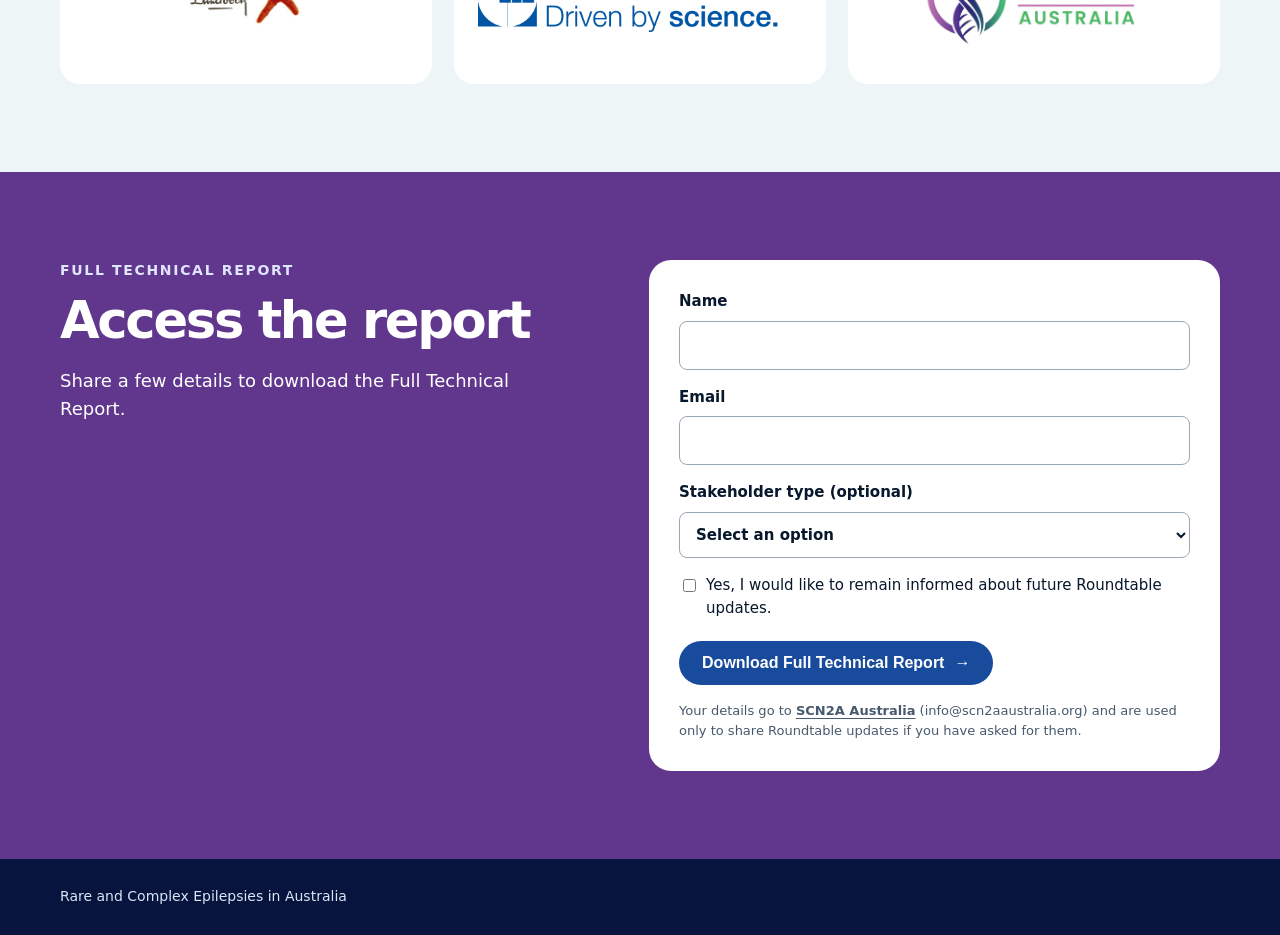
==== commit c68f2161: "Update report page count to 20 The full report PDF now has 20 pages (was 18). Updates the report car" ====
--- a/index.html
+++ b/index.html
@@ -126,7 +126,7 @@
             <article class="rce-dl__card rce-dl--full">
               <div class="rce-dl__bar"></div>
               <div class="rce-dl__body">
-                <p class="rce-dl__pages">18 pages</p>
+                <p class="rce-dl__pages">20 pages</p>
                 <h3 class="rce-dl__h">Full Technical Report</h3>
                 <p class="rce-dl__p">The complete evidence base: methodology, stakeholder detail, the priorities roadmap, acknowledgements and references. Best for anyone building on the detail.</p>
                 <a class="rce-dl__btn" href="#request-report">Download full report (PDF)</a>
